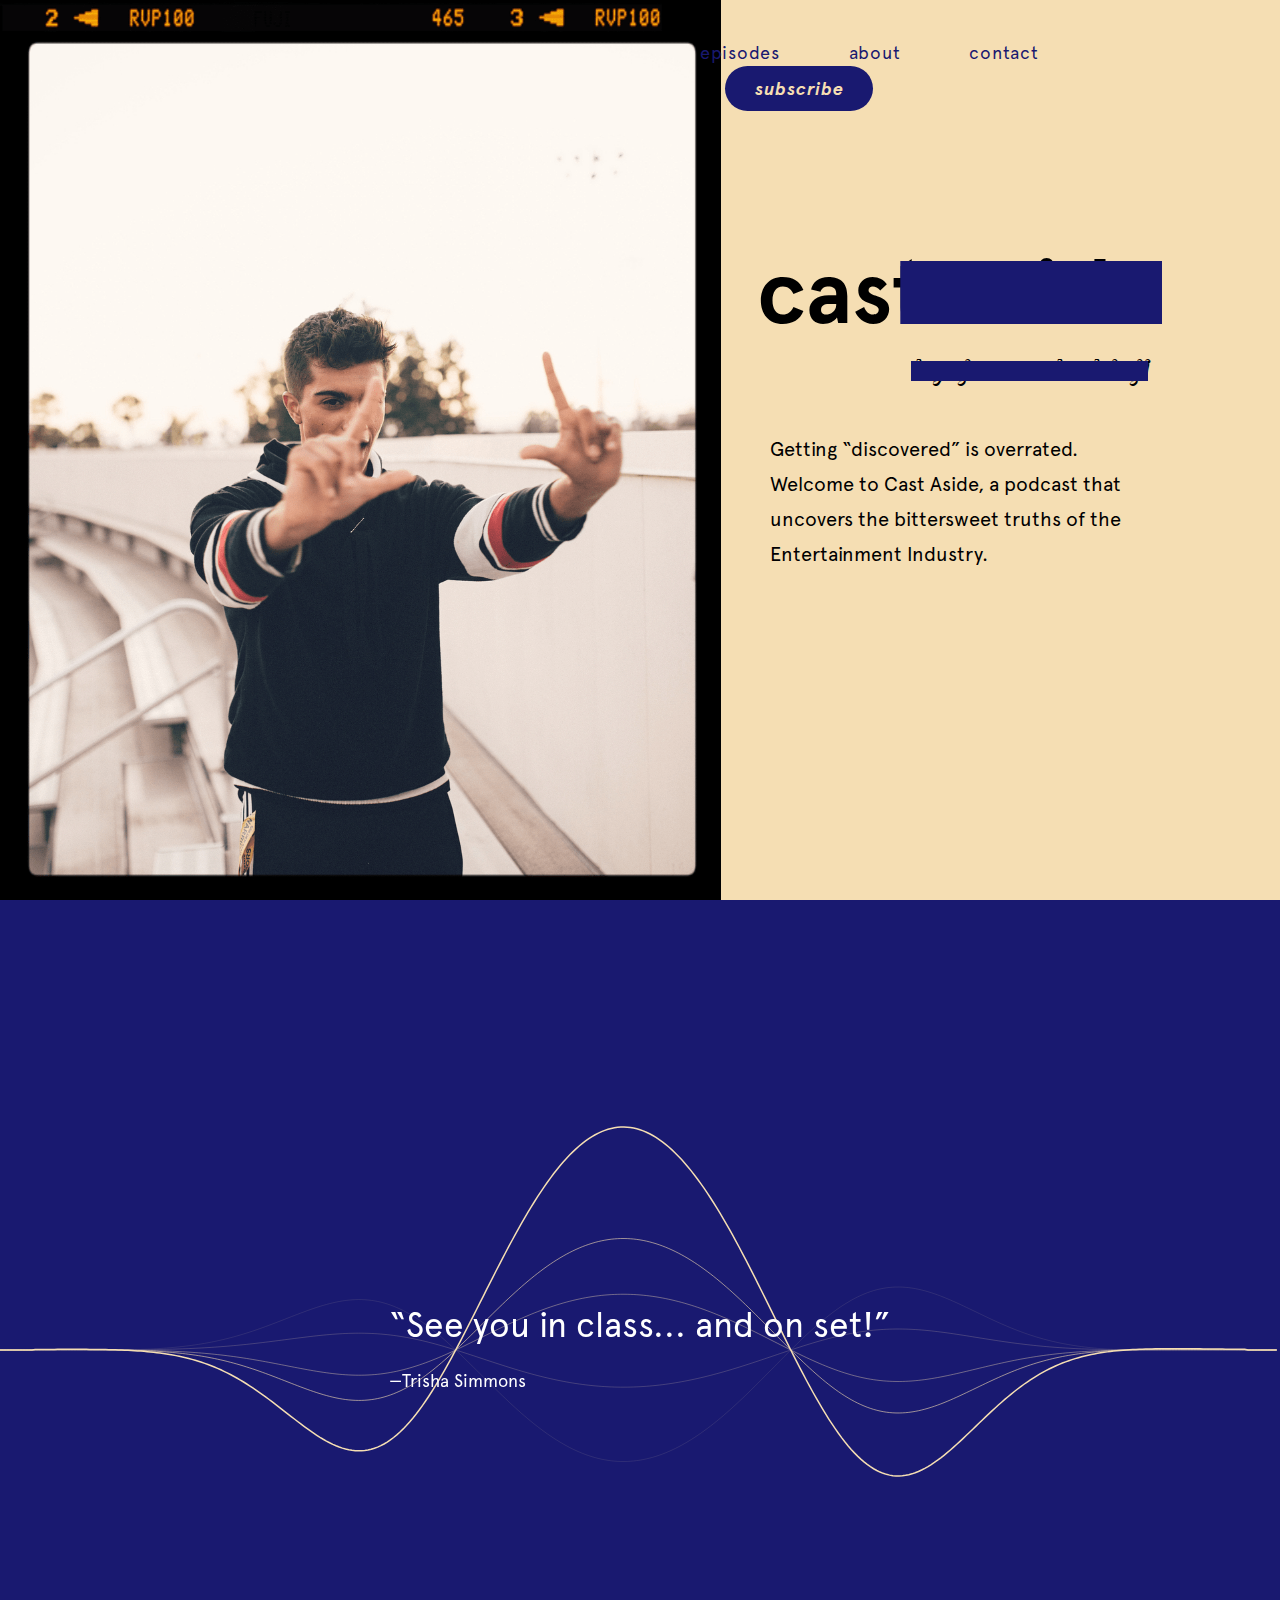
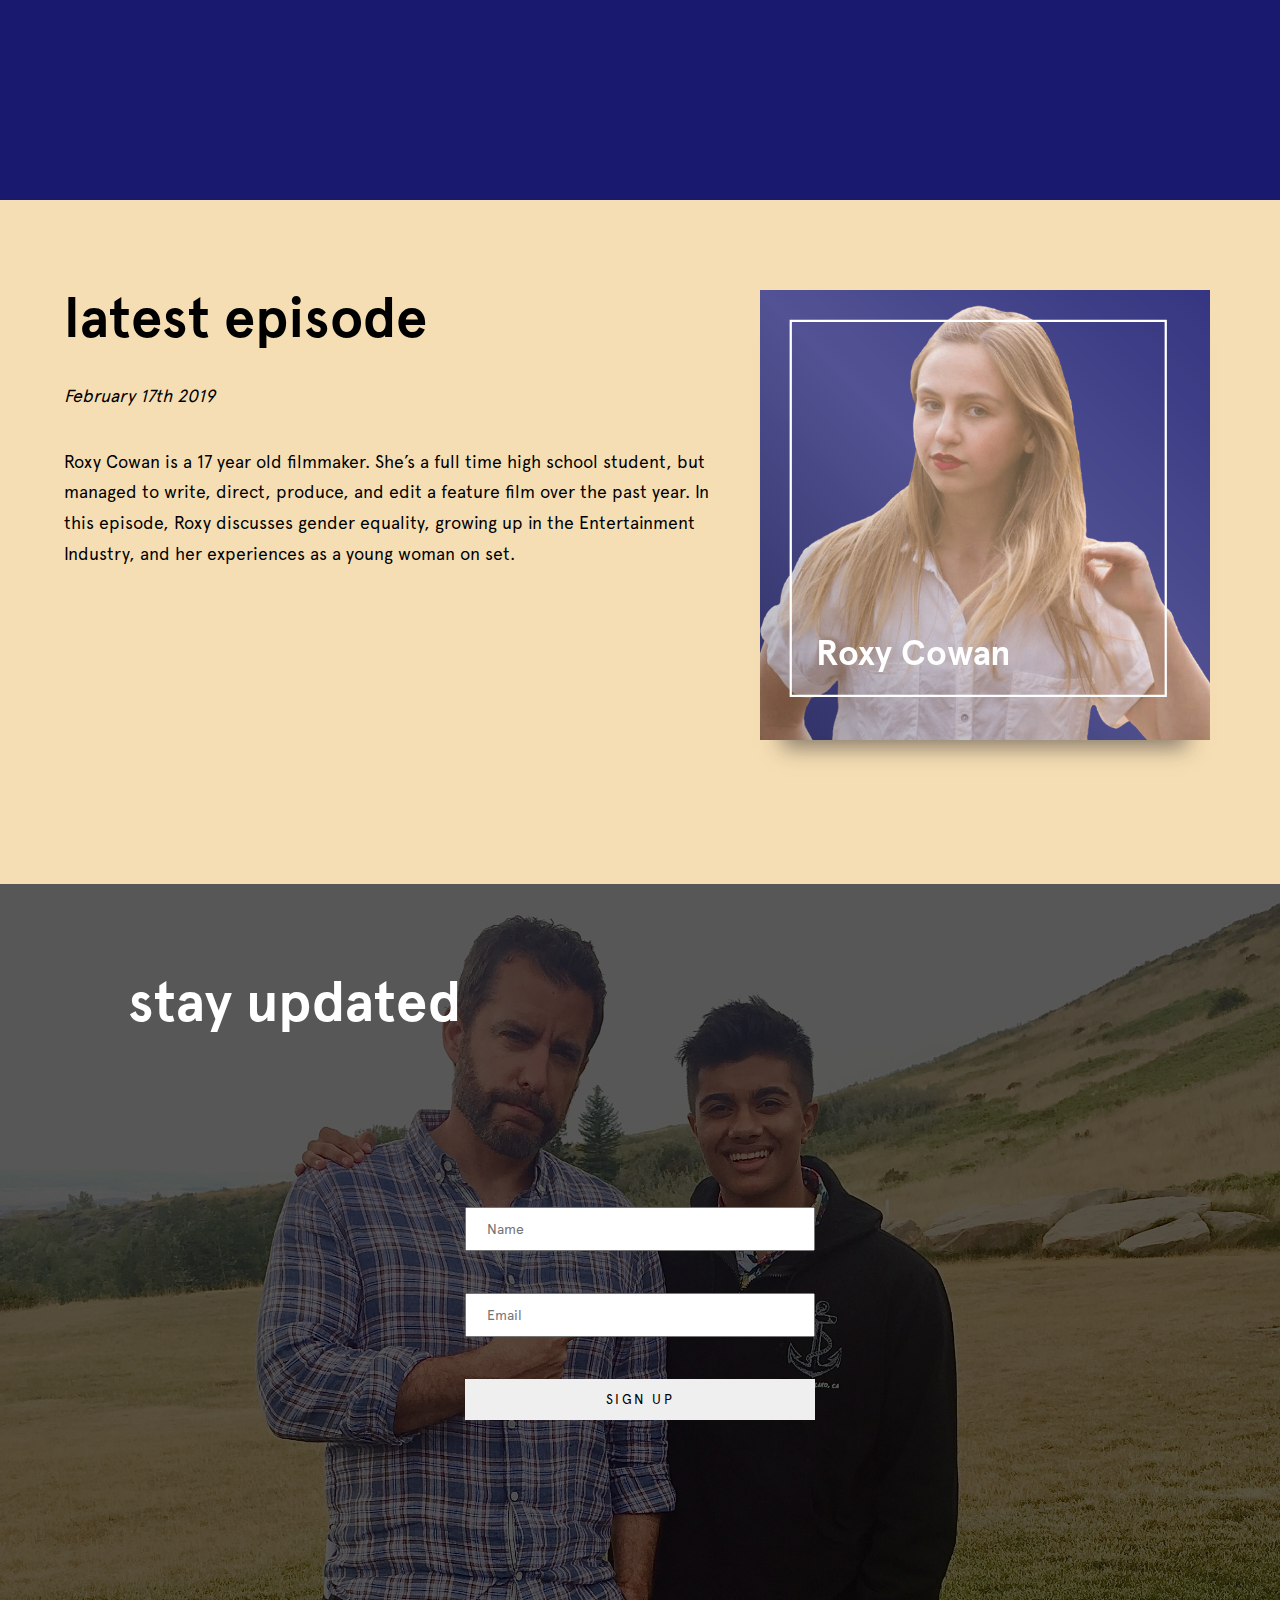
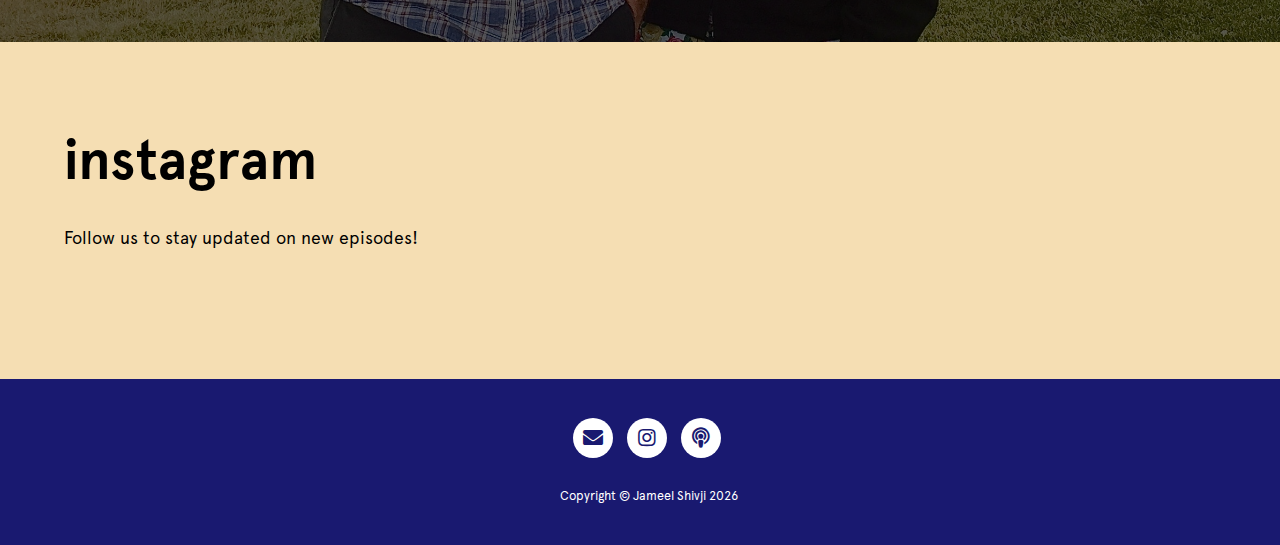
==== index.html @ 1d04c09e "styling bugs" ====
<!DOCTYPE html>
<html lang="en" class="no-js">

<head>
    <meta charset="UTF-8" />
    <meta name="viewport" content="width=device-width, initial-scale=1">
    <title>Cast Aside Podcast</title>
    <meta name="description" content="Cast Aside podcast by Jameel Shivji" />
    <meta name="keywords" content="jameel, shivji, acting, entertainment, diversity, podcast" />
    <meta name="author" content="Jameel Shivji" />
    <link rel="shortcut icon" href="favicon.ico">
    <link rel="stylesheet" href="https://maxcdn.bootstrapcdn.com/bootstrap/3.3.7/css/bootstrap.min.css">
    <link rel='stylesheet' href='https://use.fontawesome.com/releases/v5.3.1/css/all.css'>
    <link rel="stylesheet" type="text/css" href="css/styles.css" />
    <link rel="stylesheet" type="text/css" href="css/nav.css" />
    <link rel="stylesheet" type="text/css" href="css/base.css" />
    <link rel="stylesheet" type="text/css" href="css/normalize.css" />
    <link rel="stylesheet" type="text/css" href="css/block.css" />
    <link rel="stylesheet" type="text/css" href="css/component.css" />
    <link rel="alternate" type="application/rss+xml" title="Cast Aside RSS"
        href="https://rss.simplecast.com/podcasts/10339/rss" />
    <script>document.documentElement.className = "js"; var supportsCssVars = function () { var e, t = document.createElement("style"); return t.innerHTML = "root: { --tmp-var: bold; }", document.head.appendChild(t), e = !!(window.CSS && window.CSS.supports && window.CSS.supports("font-weight", "var(--tmp-var)")), t.parentNode.removeChild(t), e }; supportsCssVars() || alert("Please view this website in a modern browser that supports CSS Variables.");</script>
</head>

<body>
    <main>

        
        <div id="wrap">
            <div class="row home-row-1">
                <div class="col-md-6 col-sm-6 col-xs-6">
                    <div class="home-img-container">
                        <img class="right-img" src="assets/home.png">
                    </div>
                </div>
                <div class="col-md-6 col-sm-6 col-xs-6 overlay-txt">
                <nav class="nav-home1">
            <input type="checkbox" id="nav" class="hidden" />
            <label for="nav" class="nav-open"><i></i><i></i><i></i></label>
            <div class="nav-container">
                <ul class="mainmenu-btns">
                    <li class="nav-btn-g"><a href="episodes.html" href="#">episodes</a></li>
                    <li class="nav-btn-g"><a href="about.html">about</a></li>
                    <li class="nav-btn-g"><a href="contact.html">contact</a></li>
                    <li><a class="subscribe-btn" href="#">subscribe</a></li>
                </ul>
            </div>
        </nav>
                    <section class="content-intro">
                        <h2 class="content__title">
                            <div id="rev-1" class="content__title__inner">cast aside</div><br />
                            <div id="rev-2" class="content__title__inner content-small content__title__inner--offset-1">
                                by jameel shivji</div>
                        </h2>
                        <div class="home-blurb">
                            Getting “discovered” is overrated. Welcome to Cast Aside, a podcast that uncovers the
                            bittersweet truths of the Entertainment Industry.
                        </div>
                    </section>
                </div>
            </div>
            <div class="row">
                <div class="col-md-12">
                    <section id="wavebg" class="content-wave content--highlight-wave flexy-wave flexy--center-wave">
                        <p class="content__highlight-wave">“See you in class... and on set!”<br><span
                                class="tiny-wave">&mdash;Trisha Simmons</span></p>
                    </section>
                </div>
            </div>
            <div class="row home-section">
                <!-- <div class="col-md-7">
                <div class="home-title">
                    latest episode
                </div>
                <div class="home-body">
                    <i>January 21st 2019</i>
                </div>
                <div class="home-body">
                    Madison De La Garza is a screenwriter and actress who has been working in the industry
                    since age 7. She is best known for her role as "Juanita Solis" on Desperate Housewives.
                    Most recently, Madison wrote and starred in a short film called Subject 16.
                </div>
                <div class="home-body">
                    In this episode, Madison discusses her experiences entering the industry as a seven year
                    old, her views on social media, and her take on Netflix’s 13 Reasons Why.
                </div>
                <div class="home-body">
                    Follow Madison <a class="home-lk" target="_blank" href="https://www.instagram.com/maddelagarza/?hl=en"><b>@maddelagarza</b></a>
                </div>
            </div> -->
                <div class="col-md-7">
                    <div class="home-title">
                        latest episode
                    </div>
                    <div class="home-body">
                        <i>February 17th 2019</i>
                    </div>
                    <div class="home-body">
                        Roxy Cowan is a 17 year old filmmaker. She’s a full time high school student, but managed to
                        write, direct, produce, and edit a feature film over the past year. In this episode, Roxy
                        discusses gender equality, growing up in the Entertainment Industry, and
                        her experiences as a young woman on set.
                    </div>
                    <div class="podcast-embed-home">
                        <iframe frameborder='0' height='200px' scrolling='no' seamless
                            src='https://embed.simplecast.com/f7dd51e3?color=f5f5f5' width='100%'></iframe>
                    </div>
                </div>
                <div class="col-md-5 mobile-pad">
                    <a href="episodes/madison.html" class="tilter tilter-home">
                        <figure class="tilter__figure">
                            <img class="tilter__image" src="guests/roxy/roxy.png" alt="Week 1" />
                            <div class="tilter__deco tilter__deco--shine">
                                <div></div>
                            </div>
                            <figcaption class="tilter__caption">
                                <h3 class="tilter__title">Roxy Cowan</h3>
                                <p class="tilter__description date"></p>
                            </figcaption>
                            <svg class="tilter__deco tilter__deco--lines" viewBox="0 0 300 300">
                                <path d="M20.5,20.5h250v250h-250V20.5z" />
                            </svg>
                        </figure>
                    </a>
                </div>
            </div>
            <div class="row signup list-section">
                <div class="col-md-12">
                    <div class="home-title light-c">
                        stay updated
                    </div>
                    <form class="gform pure-form pure-form-stacked" method="POST" data-email="example@email.net"
                        action="https://script.google.com/macros/s/AKfycby2LhHLWTtXGMCQ13NVmBAEWLVIX6M-S5tQO6BH0j6dnFgA7jVP/exec">
                        <div class="content-input">
                            <div class="field">
                                <input class="list-input" type="text" id="name" name="name" placeholder="Name"
                                    aria-label="enter n..." aria-describedby="basic-addon">
                            </div>
                            <div class="field">
                                <input class="list-input" type="email" id="email" name="email" placeholder="Email"
                                    aria-label="enter email..." aria-describedby="basic-addon">
                            </div>
                            <div class="field">
                                <button id="submit-form" class="btn btn-secondary btn-home" type="submit">SIGN
                                    UP</button>
                            </div>
                            <div style="display:none" class="thankyou_message">
                                <div><em>Thanks</em>! Stay tuned for updates.
                                </div>
                            </div>
                        </div>
                    </form>
                </div>
            </div>
            <div class="row home-section">
                <div class="col-md-12">
                    <div class="home-title">
                        instagram
                    </div>
                    <div class="home-body">
                        Follow us to stay updated on new episodes!
                    </div>
                    <div id="instagram-feed1" class="instagram_feed"></div>
                </div>
            </div>
        </div>
        <footer>
            <div class="container">
                <div class="row text-center">
                    <div class="col-md-12 footer-row">
                        <ul class="list-inline social-buttons">
                            <li class="list-inline-item">
                                <a href="mailto:jamjamproductionz@gmail.com">
                                    <i class="fas fa-envelope"></i>
                                </a>
                            </li>
                            <li class="list-inline-item">
                                <a target="_blank" href="https://www.instagram.com/podcastaside/">
                                    <i class="fab fa-instagram"></i>
                                </a>
                            </li>
                            <li class="list-inline-item">
                                <a href="#">
                                    <i class="fas fa-podcast"></i>
                                </a>
                            </li>
                        </ul>
                    </div>
                    <div class="col-md-12 footer-row">
                        <span class="copyright quick-links">Copyright &copy; Jameel Shivji
                            <script>document.write(new Date().getFullYear())</script>
                        </span>
                    </div>
                </div>
            </div>
        </footer>
        <script src="https://code.jquery.com/jquery-2.2.4.min.js"></script>
        <script src="https://maxcdn.bootstrapcdn.com/bootstrap/3.3.7/js/bootstrap.min.js"></script>
        <script src="js/anime.min.js"></script>
        <script src="js/scrollMonitor.js"></script>
        <script src="js/main.js"></script>
        <script src="js/block.js"></script>
        <script src="js/imagesloaded.pkgd.min.js"></script>
        <script src="js/grid.js"></script>
        <script src="js/title.js"></script>
        <script src="js/tilt.js"></script>
        <script src="js/helper.js"></script>
        <script src="js/wave.js"></script>
        <script>
            var siriWave = new SiriWave({
                container: document.getElementById('wavebg'),
                speed: 0.01,
                color: '#F5DEB3',
                frequency: 3,
                amplitude: 0.5,
                autostart: true
            });
        </script>
        <script type="text/javascript" src="js/jquery.instagramFeed.min.js"></script>
        <script type="text/javascript">
            (function ($) {
                $(window).on('load', function () {
                    $.instagramFeed({
                        'username': 'jameelshivji',
                        'container': "#instagram-feed1",
                        'display_profile': false,
                        'display_biography': false,
                        'display_gallery': true,
                        'get_raw_json': false,
                        'callback': null,
                        'styling': true,
                        'items': 6,
                        'items_per_row': 3,
                        'margin': 2
                    });
                });
            })(jQuery);
        </script>
        <script data-cfasync="false" type="text/javascript" src="js/form-submission-handler.js"></script>
    </main>
</body>

</html>
---- css/styles.css ----
*, *:after, *:before {
  -webkit-box-sizing: border-box;
  box-sizing: border-box;
}
.clearfix:before, .clearfix:after {
  content: '';
  display: table;
}
.clearfix:after {
  clear: both;
}
.home-row-1 {
  z-index: -100;
 
}
body {
  --color-bg: #F5DEB3;
  --color-text-blue: #191970;
  --color-text: #000000;
  --color-white: #FFFFFF;
  --font-text: ApercuRegular;
  --font-bold: ApercuBold;
  --font-mono: ApercuMono;
  background-color: var(--color-bg);
}
.content-parallax {
  display: flex;
  flex-wrap: wrap;
  align-items: center;
  justify-content: center;
  position: relative;
}
.content-input {
  overflow: hidden;
  text-align: center;
  padding: 15vh 0 20vh 0;
}
.thankyou_message {
  color: white;
  font-size: 2em;
}
.field {
  margin: 3em 0;
}
.sign-img {
  bottom: 0 !important;
  height: 100%;
  position: absolute;
}
input {
  width: 350px;
}
.home-section {
  padding: 10vh 5vw;
}
.list-section {
  padding: 10vh 10vw 0 10vw;
}
.footer-row {
  margin: 1vh;
}
.guest-section {
  padding-bottom: 25px;
}
.instagram_feed {
  margin-left: 5%;
  margin-right: 5%;
  margin-top: 35px;
}
.podcast-embed {
  padding: 15px 0px;
}
.podcast-embed-home {
  text-align: center;
  padding: 20px 0px 0px 0px;
}
@font-face {
  font-family: ApercuRegular;
  src: url(../assets/fonts/apercu_regular_pro.otf);
  font-style: normal;
}
@font-face {
  font-family: ApercuRegularItalic;
  src: url(../assets/fonts/apercu_regular_italic_pro.otf);
  font-style: normal;
}
@font-face {
  font-family: ApercuMono;
  src: url(../assets/fonts/apercu_mono_pro.otf);
  font-style: normal;
}
@font-face {
  font-family: ApercuMedium;
  src: url(../assets/fonts/apercu_medium_pro.otf);
  font-style: normal;
}
@font-face {
  font-family: ApercuMediumItalic;
  src: url(../assets/fonts/apercu_medium_italic_pro.otf);
  font-style: normal;
}
@font-face {
  font-family: ApercuBold;
  src: url(../assets/fonts/apercu_bold_pro.otf);
  font-style: normal;
}
@font-face {
  font-family: ApercuBoldItalic;
  src: url(../assets/fonts/apercu_bold_italic_pro.otf);
  font-style: normal;
}
@font-face {
  font-family: Florsn42;
  src: url(../assets/fonts/Florsn42.ttf);
  font-style: normal;
}
@font-face {
  font-family: Florsn41;
  src: url(../assets/fonts/Florsn41.ttf);
  font-style: normal;
}
/* WAVE */
#wavebg canvas {
  position: absolute;
  top: 0;
  left: 0;
  width: 100%;
  height: 100%;
}
.flexy-wave {
  display: flex;
  flex-direction: column;
  align-items: center;
}
.flexy--center-wave {
  justify-content: center;
}
.tiny-wave {
  font-size: 50%;
}
/* Content */
.content-wave {
  position: relative;
  min-height: 100vh;
  padding: 15vh 0 0;
  -webkit-touch-callout: none;
  -webkit-user-select: none;
  -moz-user-select: none;
  -ms-user-select: none;
  user-select: none;
}
.content--highlight-wave {
  padding: 0;
  background: #191970;
}
.content__highlight-wave {
  font-size: 2.5em;
  font-weight: normal;
  position: relative;
  max-width: 70%;
  margin: 0;
  padding: 4vw;
  cursor: default;
  color: white;
}
#wavebg canvas {
  position: absolute;
  top: 0;
  left: 0;
  width: 100%;
  height: 100%;
}
@media screen and (max-width: 50em) {
  .instagram_gallery img {
      width: 40% !important;
 }
  .content__highlight-wave {
      font-size: 1.50em;
      max-width: 100%;
      padding: 2em 3vw;
 }
  .content--highlight-wave {
      min-height: 0;
      padding: 2em;
 }
}
@media screen and (max-width: 40em) {
  #wavebg canvas {
      opacity: 0.65;
 }
}
.nav-btn-g {
  padding-top: 10px;
}
.subscribe-btn {
  width: 100%;
  padding: 10px 30px 10px 30px;
  background-color: var(--color-text-blue);
  color: var(--color-bg);
  font-family: ApercuBoldItalic;
  border-radius: 30px;
}
.content-intro {
  position: relative;
  vertical-align: middle;
  margin-top:225px;
  
}
.subscribe-btn:hover {
  color: var(--color-bg);
}
.home-img-container {
  position: relative;
  height: 100vh;
  z-index: -500;
}
.right-img {
  position: absolute;
  left: 0;
  height: 100%;
  top: 0;
}
ul {
  margin-bottom: 0 !important;
}
.body-text {
  font-family: var(--font-text);
  color: var(--color-text);
  font-size: 1.75rem;
  line-height: 1.75;
}
.home-body {
  font-family: var(--font-text);
  color: var(--color-text);
  font-size: 1.75rem;
  line-height: 1.75;
  text-align: left;
  margin-top: 35px;
}
.home-blurb {
  margin: 5vh 9vw;
  font-family: var(--font-text);
  color: var(--color-text);
  font-size: 2rem;
  line-height: 1.75;
  text-align: left;
}
.home-lk {
  color: var(--color-text-blue);
}
.home-lk:hover {
  text-decoration: none;
  color: #4141E3;
}
.home-title {
  font-family: var(--font-bold);
  color: var(--color-text);
  text-align: left;
  font-size: 4em;
  line-height: 1;
}
.title-text {
  font-family: var(--font-bold);
  color: var(--color-text);
  font-size: 5rem;
  padding: 30px 0px;
  background-color: #f9ddad;
}
.small-title {
  font-family: var(--font-mono);
  color: var(--color-text);
  font-size: 1.5rem;
  padding-top: 10px;
  text-transform: uppercase;
  letter-spacing: 2.5px;
}
.light-c {
  color: var(--color-white) !important;
}
.regular-btn {
  width: 150px;
  padding: 10px 0px;
  font-size: 2rem;
  background-color: var(--color-white);
  font-family: var(--font-text);
  color: var(--color-text-blue);
  border-radius: 1px;
  border-style: solid;
  border-color: var(--color-text-blue);
}
.btn-home {
  font-family: var(--font-text);
  width: 350px;
  font-size: 1.35rem;
  letter-spacing: 2.5px;
  border-radius: 0px;
  padding: 10px 0;
}
input {
  height: 40px;
}
.list-input {
  padding: 20px;
}
.signup {
  background: linear-gradient(rgba(0, 0, 0, 0.65), rgba(0,0,0,.65)),
  url("../assets/signup.jpeg");
  background-size: cover;
}
.medium-title {
  font-family: var(--font-bold);
  color: var(--color-text);
  font-size: 3rem;
}
.body-large {
  font-family: var(--font-text);
  color: var(--color-text);
  font-size: 2.75rem;
}
.thick-line {
  color: var(--color-text-blue);
  height: 3px;
  width: 175px;
  background-color: var(--color-text-blue);
  vertical-align: middle;
  display: inline-block;
}
.inner-heading-text {
  font-family: var(--font-mono);
  font-size: 1.5rem;
  vertical-align: middle;
  display: inline-block;
  padding-left: 5px;
}
.content-row {
  margin: 10vh 10vw 5vh 10vw;
}
.content-row-eps {
  margin: 0 2vw;
}
.nav-logo {
  float: left;
  position: absolute;
  width: 50px;
  left: 100px;
}
.selected {
  font-weight: bold;
  text-decoration: underline;
}
footer {
  padding: 3rem 0 2rem 0;
  background-color: var(--color-text-blue);
  position: relative;
  bottom: 0;
  width: 100%;
}
.footer-column:not(:first-child) {
  padding-top: 2rem;
}
.footer-column {
  text-align: center;
}
.footer-column .nav-item .nav-link {
  padding: 0.1rem 0;
}
.footer-column .nav-item span.footer-title {
  font-size: 14px;
  font-weight: 700;
  color: var(--color-white);
  text-transform: uppercase;
}
.footer-column .nav-item .fas {
  margin-right: 0.5rem;
}
.footer-column ul {
  display: inline-block;
}
ul.social-buttons {
  margin-bottom: 0;
}
ul.social-buttons li a:focus, ul.social-buttons li a:hover {
  background-color: var(--color-white);
}
ul.social-buttons li a {
  font-size: 20px;
  line-height: 40px;
  display: block;
  width: 40px;
  height: 40px;
  -webkit-transition: all 0.3s;
  -moz-transition: all 0.3s;
  transition: all 0.3s;
  color: var(--color-text-blue);
  border-radius: 100%;
  outline: 0;
  background-color: var(--color-white);
}
ul.guest-social li a {
  font-size: 25px;
  line-height: 40px;
  margin-right: 15px;
  margin-top: 25px;
  display: block;
  -webkit-transition: all 0.3s;
  -moz-transition: all 0.3s;
  transition: all 0.3s;
  color: var(--color-text-blue);
  border-radius: 100%;
  outline: 0;
}
ul.guest-social li a:focus, ul.guest-social li a:hover {
  color: black;
}
footer .quick-links {
  font-size: 90%;
  line-height: 40px;
  margin-bottom: 0;
  text-transform: none;
}
.copyright {
  color: var(--color-white);
}
.fa-ellipsis-h {
  color: var(--color-white);
  padding: 2rem 0;
}
.footer-column:not(:first-child) {
  padding-top: 0rem;
}
.footer-column ul {
  text-align: left;
}

@media only screen and (max-width: 75em) and (min-width: 41em) {
  .right-img {
    opacity: 0.3;
    left: 0;
    position: relative;
    top: 50%;
    transform: translateY(-50%);
  }
  .sign-img {
    display: none;
    visibility: hidden;
  }
  .content-input {
    text-align: center;
  }
}
@media only screen and (max-width: 67em) and (min-width: 41em) {
  .right-img {
    height: 100%;
  }
}

@media only screen and (max-width: 40em)   {
  .content-rownav {
    margin: 10px 2vw 0 0 !important;
  }
  .content__text-link {
		pointer-events: none !important;
		cursor: default !important;
		text-decoration: none !important;
	}
  .sign-img {
    display: none;
    visibility: hidden;
  }
  .content-input {
    padding: 5vh 0;
    text-align: center;
  }
  .field {
    margin: 2em 0;
  }
  .overlay-txt {
    position: absolute;
  }
  .content-intro {
    height: 50vh;
  }
  .home-title {
      font-size: 2.5em;
      line-height: 1;
 }
  .home-blurb {
      width: 200px;
      font-size: 1.5rem;
      line-height: 1.65;
 }
 .right-img {
   opacity: 0.3;
    position: absolute;
    left: 0;
    height: 100%;
    top: 0;
}
.content-row {
  margin: 5vh 3vw 5vh 3vw;
}
.body-text {
  font-size: 1.5rem;
  line-height: 1.6;
}
  .title-text {
      font-size: 5rem;
      padding: 30px 0px;
      line-height: 1.2em;
 }
 .mobile-pad {
  padding-top: 50px;
 }
}
#wrap
{
  min-height: 100%;
}
footer
{
position: relative;
}
.content-rownav {
  margin: 10px 2vw 0 10vw;
}
.nav-home1
{
  margin: 10px 2.8vw 0 0;
}
---- css/nav.css ----
nav {
	position: absolute;
	right: 0;
	top: 0;
}

nav ul {
	padding-right: 50px;
}

nav ul li {
	display: inline-block;
	padding: 0px 20px;
}

nav ul li:not(:first-child) {
	margin-left: 25px;
}

nav ul li a {
	display: inline-block;
	outline: none;
	color: var(--color-text-blue);
	font-size: 18px;
	text-decoration: none;
	letter-spacing: 0.04em;
	font-family: var(--font-text);
}

a.selected {
    font-family: var(--font-bold);
    text-decoration: underline;
}

nav ul li a:hover {
    text-decoration: underline;
    color: var(--color-text-blue);
}
.logo{
	max-width: 120px;
}
@media screen and (max-width: 560px) {
	.logo{
		max-width: 80px;
	}
	.nav{
		padding:0px;
	}
	.nav-container {
		position: fixed;
		top: 0;
		left: 0;
		height: 100%;
		width: 100%;
		z-index: -1000000;
		background: var(--color-text-blue);
		opacity: 0;
		transition: all 0.2s ease;
	}
	.nav-container ul {
		position: absolute;
		top: 50%;
		transform: translateY(-50%);
		width: 100%;
	}
	.nav-container ul li {
		display: block;
		float: none;
		width: 100%;
		text-align: right;
		margin-bottom: 10px;
	}
	.nav-container ul li:nth-child(1) a {
		transition-delay: 0.2s;
	}
	.nav-container ul li:nth-child(2) a {
		transition-delay: 0.3s;
	}
	.nav-container ul li:nth-child(3) a {
		transition-delay: 0.4s;
	}
	.nav-container ul li:nth-child(4) a {
		transition-delay: 0.5s;
	}
	.nav-container ul li:not(:first-child) {
		margin-left: 0;
	}
	.nav-container ul li a {
		padding: 10px 25px;
		opacity: 0;
		color: var(--color-bg);
		font-size: 24px;
		font-weight: 600;
		transform: translateY(-20px);
		transition: all 0.2s ease;
    }
    nav ul li a:hover {
        text-decoration: underline;
        color: var(--color-bg);
    }
	.nav-open {
		position: fixed;
		right: 10px;
		top: 10px;
		display: block;
		width: 48px;
		height: 48px;
		cursor: pointer;
		z-index: 9999;
		border-radius: 50%;
	}
	.nav-open i {
		display: block;
		width: 20px;
		height: 2px;
		background: var(--color-text-blue);
		border-radius: 2px;
		margin-left: 14px;
	}
	.nav-open i:nth-child(1) {
		margin-top: 16px;
	}
	.nav-open i:nth-child(2) {
		margin-top: 4px;
		opacity: 1;
	}
	.nav-open i:nth-child(3) {
		margin-top: 4px;
	}
}

#nav:checked+.nav-open {
	transform: rotate(45deg);
}

#nav:checked+.nav-open i {
	background: var(--color-bg);
	transition: transform 0.2s ease;
}

#nav:checked+.nav-open i:nth-child(1) {
	transform: translateY(6px) rotate(180deg);
}

#nav:checked+.nav-open i:nth-child(2) {
	opacity: 0;
}

#nav:checked+.nav-open i:nth-child(3) {
	transform: translateY(-6px) rotate(90deg);
}

#nav:checked~.nav-container {
	z-index: 9990;
	opacity: 1;
}

#nav:checked~.nav-container ul li a {
	opacity: 1;
	transform: translateY(0);
}

.hidden {
	display: none;
}

.nav-home {
	margin: 10px 2vw 0 10vw;
}
---- css/base.css ----
article,aside,details,figcaption,figure,footer,header,hgroup,main,nav,section,summary{display:block;}audio,canvas,video{display:inline-block;}audio:not([controls]){display:none;height:0;}[hidden]{display:none;}html{font-family:sans-serif;-ms-text-size-adjust:100%;-webkit-text-size-adjust:100%;}body{margin:0;}a:focus{outline:thin dotted;}a:active,a:hover{outline:0;}h1{font-size:2em;margin:0.67em 0;}abbr[title]{border-bottom:1px dotted;}b,strong{font-weight:bold;}dfn{font-style:italic;}hr{-moz-box-sizing:content-box;box-sizing:content-box;height:0;}mark{background:#ff0;color:#000;}code,kbd,pre,samp{font-family:monospace,serif;font-size:1em;}pre{white-space:pre-wrap;}q{quotes:"\201C" "\201D" "\2018" "\2019";}small{font-size:80%;}sub,sup{font-size:75%;line-height:0;position:relative;vertical-align:baseline;}sup{top:-0.5em;}sub{bottom:-0.25em;}img{border:0;}svg:not(:root){overflow:hidden;}figure{margin:0;}fieldset{border:1px solid #c0c0c0;margin:0 2px;padding:0.35em 0.625em 0.75em;}legend{border:0;padding:0;}button,input,select,textarea{font-family:inherit;font-size:100%;margin:0;}button,input{line-height:normal;}button,select{text-transform:none;}button,html input[type="button"],input[type="reset"],input[type="submit"]{-webkit-appearance:button;cursor:pointer;}button[disabled],html input[disabled]{cursor:default;}input[type="checkbox"],input[type="radio"]{box-sizing:border-box;padding:0;}input[type="search"]{-webkit-appearance:textfield;-moz-box-sizing:content-box;-webkit-box-sizing:content-box;box-sizing:content-box;}input[type="search"]::-webkit-search-cancel-button,input[type="search"]::-webkit-search-decoration{-webkit-appearance:none;}button::-moz-focus-inner,input::-moz-focus-inner{border:0;padding:0;}textarea{overflow:auto;vertical-align:top;}table{border-collapse:collapse;border-spacing:0;}
*,
*::after,
*::before {
	box-sizing: border-box;
}

body {
	--color-bg: #F5DEB3;
	--color-blue: #191970;
	--color-black: #000000;
	--color-link-hover: #0b44fb;
	--color-blocklink: #515151;
	--color-blocklink-hover: #fff;
	--color-blocktitle: #fff;
	--color-blocktitle-hover: #ff4081;
	font-family: ApercuRegular;
	min-height: 100vh;
	color: #57585c;
	color: var(--color-text);
	background-color: #fff;
	background-color: var(--color-bg);
	-webkit-font-smoothing: antialiased;
	-moz-osx-font-smoothing: grayscale;
	--font-title: ApercuBold;
	--font-body: ApercuRegular;
}

/* Page Loader */
.js .loading::before {
	content: '';
	position: fixed;
	z-index: 100000;
	top: 0;
	left: 0;
	width: 100%;
	height: 100%;
	background: var(--color-bg);
}

.js .loading::after {
	content: '';
	position: fixed;
	z-index: 100000;
	top: 50%;
	left: 50%;
	width: 60px;
	height: 60px;
	margin: -30px 0 0 -30px;
	pointer-events: none;
	border-radius: 50%;
	opacity: 0.4;
	background: var(--color-link);
	animation: loaderAnim 0.7s linear infinite alternate forwards;
}

@keyframes loaderAnim {
	to {
		opacity: 1;
		transform: scale3d(0.5,0.5,1);
	}
}


a {
	text-decoration: none;
	color: var(--color-link);
	outline: none;
}

a:hover,
a:focus {
	color: var(--color-link-hover);
}

button:focus,
a:focus {
	outline: none;
}

.message {
	background: #e47073;
	color: #fff;
	padding: 1rem;
}

.frame {
	padding: 3rem 5vw;
	text-align: center;
}

.frame__title {
	font-size: 1rem;
	margin: 0 0 1rem;
	font-weight: normal;
}

.frame__links {
	display: inline;
}

.frame__links a {
	text-transform: lowercase;
}

.frame__links a:not(:last-child) {
	margin-right: 1rem;
}

.github {
	text-transform: lowercase;
	margin-left: 1rem;
}

.block {
	text-transform: lowercase;
	padding: 0 4rem 20vh;
	display: flex;
	flex-direction: column;
	align-items: center;
}

.block__title {
	position: relative;
	font-size: 1rem;
	margin: 0 0 1.5rem 0;
	padding: 0.5rem 0;
	cursor: pointer;
	font-weight: bold;
	color: var(--color-blocktitle);
}

.block__title:hover {
	color: var(--color-blocktitle-hover);
}

.block__link {
	position: relative;
	cursor: pointer;
	padding: 0.5rem 0;
	color: var(--color-blocklink);
}

.block__link:hover {
	color: var(--color-blocklink-hover);
}

.block__title span,
.block__link span,
.content__text-link span {
	display: inline-block;
	white-space: pre;
}

.content__text {
	padding: 0 5vw 25vh;
	line-height: 2;
	color: var(--color-blue);
}

.content__text-link {
	position: relative;
	font-weight: bold;
	cursor: pointer;
}

.content__text-link:first-of-type {
	color: rgb(56, 93, 255);
}

.content__text-link:nth-of-type(2) {
	color: #31AAE6;
}

.content__text-link:nth-of-type(3) {
	color: #5338FF;
}

.content__text-link:nth-of-type(4) {
	color: #3896FF;
}
.block[data-fx="1"] a::after,
a.content__text-link[data-fx="1"]::after {
	content: '';
	z-index: -1;
	width: 100%;
	bottom: 0.25rem;
	left: 0;
	position: absolute;
	height: 2px;
	background: currentColor;
	transform: scale3d(0,1,1);
	transform-origin: 0% 50%;
	transition: transform 0.2s cubic-bezier(0.390, 0.575, 0.565, 1.000);
}

a.content__text-link[data-fx="1"]::after {
	bottom: 0;
}

.block[data-fx="1"] a:hover::after,
a.content__text-link[data-fx="1"]:hover::after {
	transform: scale3d(1,1,1)
}

.block[data-fx="5"] a::after,
a.content__text-link[data-fx="5"]::after {
	content: '';
	z-index: -1;
	width: 100%;
	bottom: 0.25rem;
	left: 0;
	position: absolute;
	height: 2px;
	background: currentColor;
	transform: scale3d(0,1,1);
	transform-origin: 100% 50%;
	transition: transform 0.7s cubic-bezier(0.860, 0.000, 0.070, 1.000);
}

a.content__text-link[data-fx="5"]::after {
	bottom: 0;
}

.block[data-fx="5"] a:hover::after,
a.content__text-link[data-fx="5"]:hover::after {
	transform: scale3d(1,1,1)
}

.block[data-fx="10"] a::after,
a.content__text-link[data-fx="10"]::after {
	content: '';
	z-index: -1;
	width: 100%;
	bottom: 0.25rem;
	left: 0;
	position: absolute;
	height: 2px;
	background: currentColor;
	transform: scale3d(0,1,1);
	transform-origin: 0% 50%;
}

a.content__text-link[data-fx="10"]::after {
	bottom: 0;
}

.block[data-fx="10"] a:hover::after,
a.content__text-link[data-fx="10"]:hover::after {
	animation: loop 0.5s infinite;
}

@keyframes loop {
	0% { transform-origin: 0% 50%; transform: scale3d(0,1,1); }
	50% { transform-origin: 0% 50%; transform: scale3d(1,1,1); }
	51% { transform-origin: 100% 50%; }
	100% { transform-origin: 100% 50%; transform: scale3d(0,1,1); }
}

.hover-reveal {
	position: fixed;
	width: 200px;
	height: 150px;
	top: 0;
	left: 0;
	pointer-events: none;
	opacity: 0;
}

.hover-reveal__inner,
.hover-reveal__img {
	width: 100%;
	height: 100%;
	position: relative;
}

.hover-reveal__deco {
	width: 100%;
	height: 100%;
	position: absolute;
	top: 0;
	left: 0;
	background-color: #181314;
}

.hover-reveal__img {
	background-size: cover;
	background-position: 50% 50%;
}

@media screen and (min-width: 53em) {
	.message {
		display: none;
	}
	.frame {
		position: fixed;
		text-align: left;
		z-index: 10000;
		top: 0;
		left: 0;
		align-content: space-between;
		width: 100%;
		max-width: none;
		height: 100vh;
		padding: 1.5rem 2rem;
		pointer-events: none;
		grid-template-columns: 50% 50%;
		grid-template-rows: auto auto auto;
		grid-template-areas: 'title links'
							'... ...'
							'... github';
	}
	.frame__title {
		grid-area: title;
		padding: 0;
	}
	.frame__links {
		grid-area: links;
		padding: 0;
		justify-self: end;
	}
	.github {
		grid-area: github;
		justify-self: end;
		margin: 0;
	}
	.frame a {
		pointer-events: auto;
	}
	.block {
		align-items: flex-start;
	}
	.content {
		padding-top: 20vh;
		text-align: left;
	}
}
---- css/block.css ----
*,
*::after,
*::before {
	box-sizing: border-box;
}

html, body {
	width: 100%;
	overflow-x: hidden;
}

body {
	-webkit-font-smoothing: antialiased;
	-moz-osx-font-smoothing: grayscale;
}

@keyframes loaderAnim {
	to {
		transform: translate3d(0,-100px,0);
	}
}

.block-revealer__element {
	position: absolute;
	top: 0;
	left: 0;
	width: 100%;
	height: 100%;
	background: #000;
	pointer-events: none;
	opacity: 0;
}

/* Demo links */
.demos {
	flex: none;
	width: 100%;
	padding: 0.75em 0 0 0;
}

.demo {
	font-weight: bold;
	margin: 0 1em 0.5em 0;
	pointer-events: visible;
}

.demo--current {
	text-decoration: underline;
}

/* Content */
.content {
	position: relative;
	min-height: 300px;
	overflow-x: hidden;
}

.content--full {
	/* margin-bottom: 50px; */
}

.content.intro {
	/* padding-top: 20vh; */
	/* height: 100%; */
	/* min-height: 87vh; */
}

.flexy {
	/* display: flex; */
	/* flex-wrap: wrap; */
	/* flex-direction: column; */
	/* align-items: center; */
}

.flexy--center {
    justify-content: center;
}

.flexy--row {
	flex-direction: row;
}

.content__heading {
	flex: none;
	width: 100%;
	padding: 0 5vw;
}

.content__heading--center {
	text-align: center;
}

.content__title {
	font-size: 7vw;
	padding: 4vh 8vw 0 8vw;
	font-family: ApercuBold;
	line-height: 0.7;
}

.content-small {
	font-size: 2.2vw !important;
	font-family: Florsn42;
}

.content__title--half {
	width: 50vw;
	z-index: 2;
}

.content__title--enclosed {
	padding: 0;
	margin: 0;
}

.content__title--center {
	/* margin: 0 auto; */
}

.content__title--right {
	text-align: right;
	padding: 0 0 0 2em;
}

.content__title--left {
	margin-left: -18vw;
}

.content__title--medium  {
	font-size: 6vw;
}

.content__title--small  {
	font-size: 2vw;
}

.content__title__inner {
	flex: none;
	display: inline-block;
	white-space: nowrap;
	position: relative;
}

.content__title__inner--offset-1 {
	top: -0.25em;
	left: 12vw;
}

.content__title__inner--offset-2 {
	top: -0.25em;
	left: 1.75vw;
}

.content__title__inner--offset-3 {
	left: -10vw;
	top: -0.25em;
}

.content__image-wrap {
	flex: none;
	width: 25vw;
}

.content__image-wrap--half {
	width: 50vw;
}

.content__image {
	width: 100%;
	display: block;
}

.triggers {
	border: 2px solid;
	padding: 3em;
	margin: 0 5vw;
	width: 40vw;
}

/* Related demos */
.content--related {
	padding: 8em 5vw;
	font-weight: bold;
	text-align: center;
}

.content--related h2 {
	font-family: 'Inconsolata', monospace;
	font-size: 1.25em;
}

.content--related .demos {
	padding-bottom: 3em;
}

.media-item {
	display: inline-block;
	padding: 1em;
	vertical-align: top;
	transition: color 0.3s;
}

.media-item__img {
	max-width: 100%;
	opacity: 0.8;
	transition: opacity 0.3s;
}

.media-item:hover .media-item__img,
.media-item:focus .media-item__img {
	opacity: 1;
}

.media-item__title {
	font-size: 1em;
	margin: 0;
	padding: 0.5em;
}

/* Demo specific styles */

.js .btn--tool {
	opacity: 0;
	pointer-events: none;
	transform: translate3d(200%,0,0);
	transition: opacity 0.6s 0.28s, transform 0.6s 0.28s;
	transition-timing-function: ease, cubic-bezier(0.785, 0.135, 0.15, 0.86);
}

.js .btn--tool:nth-child(2) {
	transition-delay: 0.32s;
}

.js .btn--tool:nth-child(3) {
	transition-delay: 0.34s;
}

.media__toolbar--show .btn--tool{
	opacity: 1;
	pointer-events: visible;
	transform: translate3d(0,0,0);
}

/* Demo themes */

@media screen and (max-width: 56.250em) {
	.btn--tool {
		font-size: 3vw;
	}
	.media__toolbar {
		padding: 3.5vw;
	}
}

@media screen and (max-width: 50em) {
	.content.intro {
		padding-top: 9vh !important;
	}
	.demo {
		font-size: 1em;
		margin: 0.5em 1em 0.25em 0;
	}
	.content--full {
		min-height: 200px;
		/* margin-bottom: 25px; */
	}
	.content__title {
		font-size: 4.1em;
		line-height: 0.7;
	}
	.content-small {
		font-size: 0.5em !important;
	}
	.content__title__inner--offset-1 {
		top: 0.3em;
    	left: 0vw;
	}
	.content__title--medium  {
		font-size: 1.75em;
	}
	.content__title--small {
		font-size: 1.15em;
	}
	.content__title--half {
		width: 100%;
	}
	.content__title--right {
		padding: 0 5vw;
	}
	.content__title--left {
		margin-left: 0;
	}
	.flexy--row {
	    flex-direction: column;
	}
	.triggers {
		width: 100%;
		border: 0;
		padding: 0;
		font-size: 0.85em;
	}
	.box {
		padding: 5vw;
		font-size: 0.85em;
	}
	.box--border {
		border: none;
	}
	.dual__content {
		min-height: 200px;
		font-size: 0.85em;
		padding: 1em;
	}
	.dual {
		margin-top: 0;
	}
}
---- css/component.css ----
.tilter {
    display: block;
    position: relative;
    width: 400px;
    height: 400px;
    margin: 3.5em 4.5em;
    color: #fff;
    flex: none;
    perspective: 1000px;
}

.tilter-home {
    margin: 0 auto !important;
    width: 450px !important;
    height: 450px !important;
}

.tilter * {
    pointer-events: none;
}

.tilter:hover,
.tilter:focus {
    color: #fff;
    outline: none;
}

.tilter__figure,
.tilter__image {
    margin: 0;
    width: 100%;
    height: 100%;
    display: block;
}

.tilter__figure>* {
    transform: translateZ(0);
}

.smooth .tilter__figure,
.smooth .tilter__deco--overlay,
.smooth .tilter__deco--lines,
.smooth .tilter__deco--shine div,
.smooth .tilter__caption {
    transition: transform 0.2s ease-out;
}

.tilter__figure {
    position: relative;
}

.tilter__figure::before {
    content: '';
    position: absolute;
    width: 90%;
    height: 90%;
    top: 5%;
    left: 5%;
    box-shadow: 0 30px 20px rgba(35, 32, 39, .5);
}

.tilter__deco {
    position: absolute;
    top: 0;
    left: 0;
    width: 100%;
    height: 100%;
    overflow: hidden;
}

.tilter__deco--overlay {
    background-image: linear-gradient(45deg, rgba(226, 60, 99, .4), rgba(145, 58, 252, .4), rgba(16, 11, 192, .4))
}

.tilter__deco--shine div {
    position: absolute;
    width: 200%;
    height: 200%;
    top: -50%;
    left: -50%;
    background-image: linear-gradient(45deg, rgba(0, 0, 0, .5) 0%, rgba(255, 255, 255, .25) 50%, transparent 100%);
}

.tilter__deco--lines {
    fill: none;
    stroke: #fff;
    stroke-width: 1.5px;
}

.tilter__caption {
    position: absolute;
    bottom: 0;
    width: 100%;
    padding: 4em;
}

.tilter__title {
    margin: 0;
    font-size: 2.5em;
    font-family: ApercuBold;
    line-height: 1;
}

.tilter__description {
    margin: 1em 0 0 0;
    font-size: .95em;
    letter-spacing: .09em;
}

.tilter--1 .tilter__figure::before {
    box-shadow: 0 30px 20px rgba(0, 0, 0, .25);
}

@media only screen and (max-width: 40em) {
    .tilter {
        width: 300px;
        height: 300px;
    }
 }
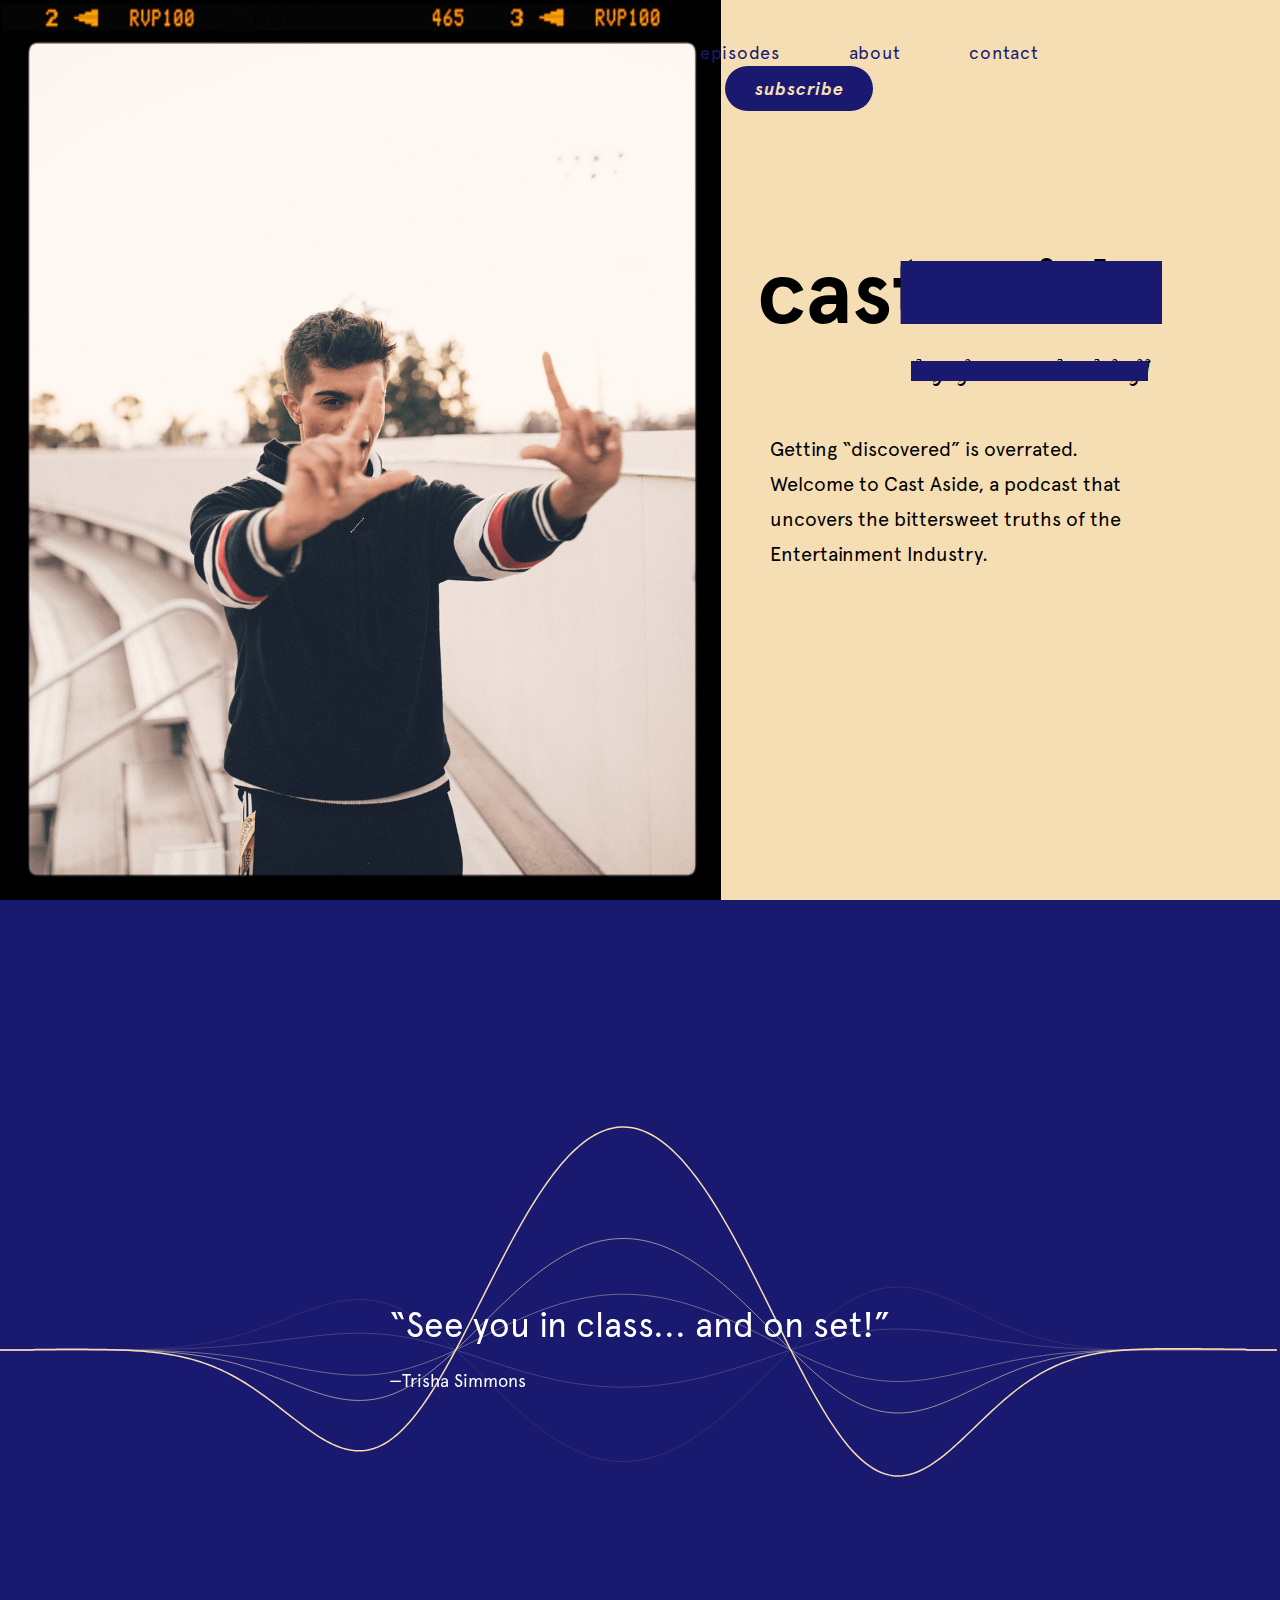
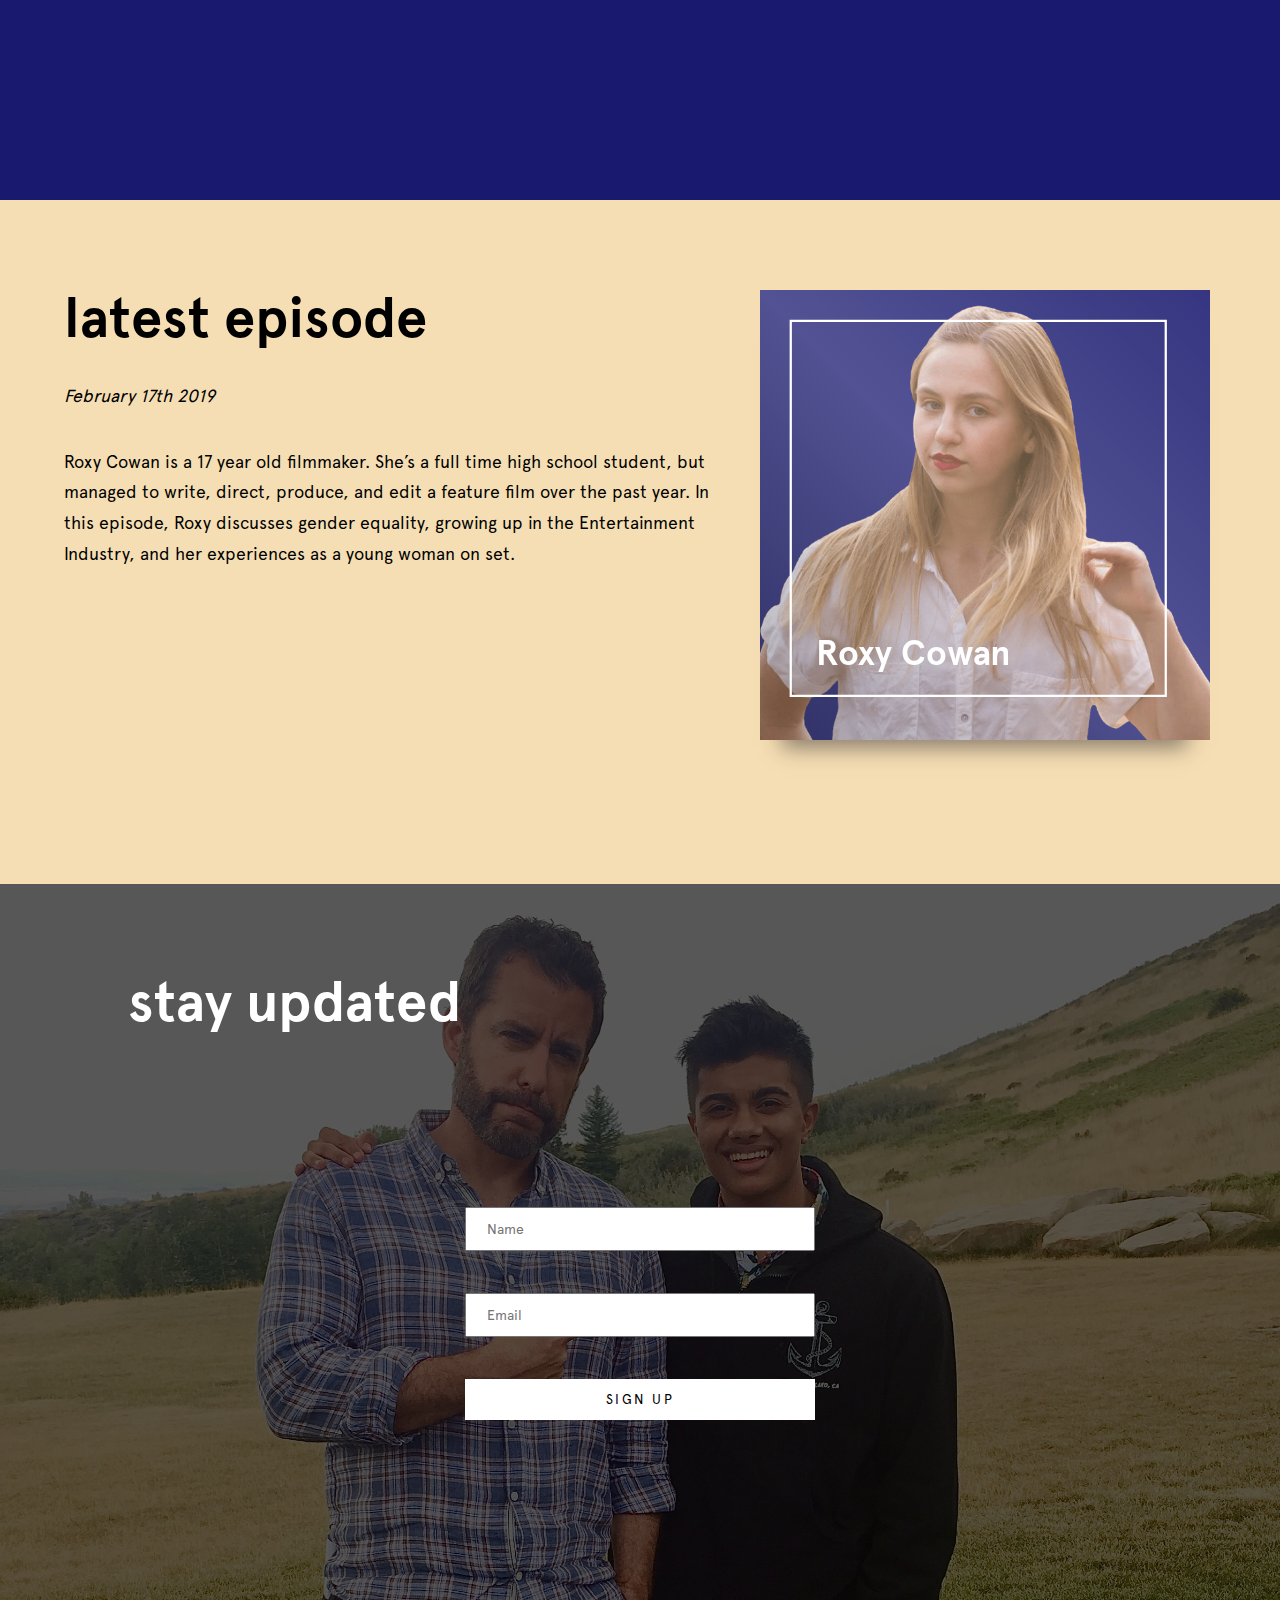
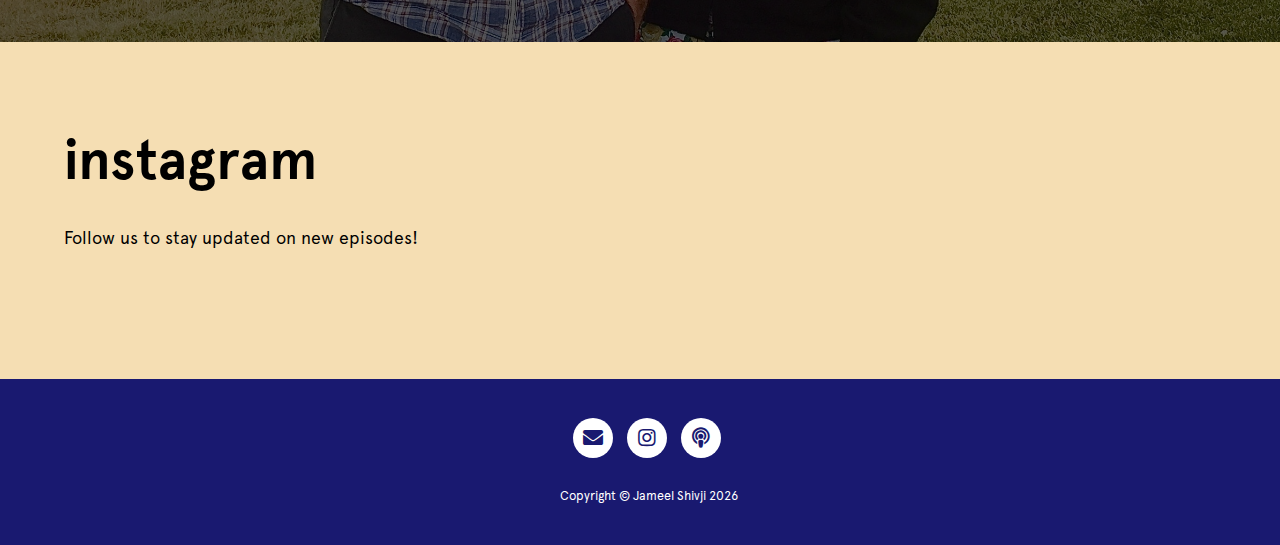
==== commit 54a25f2f: "bugs" ====
--- a/index.html
+++ b/index.html
@@ -43,6 +43,7 @@
                     <li class="nav-btn-g"><a href="about.html">about</a></li>
                     <li class="nav-btn-g"><a href="contact.html">contact</a></li>
                     <li><a class="subscribe-btn" href="#">subscribe</a></li>
+					<li><a class="subscribe-btn2" href="#">subscribe</a></li>
                 </ul>
             </div>
         </nav>
@@ -221,7 +222,7 @@
             (function ($) {
                 $(window).on('load', function () {
                     $.instagramFeed({
-                        'username': 'jameelshivji',
+                        'username': 'podcastaside',
                         'container': "#instagram-feed1",
                         'display_profile': false,
                         'display_biography': false,
@@ -229,7 +230,7 @@
                         'get_raw_json': false,
                         'callback': null,
                         'styling': true,
-                        'items': 6,
+                        'items': 3,
                         'items_per_row': 3,
                         'margin': 2
                     });
--- a/css/styles.css
+++ b/css/styles.css
@@ -264,7 +264,7 @@
   color: var(--color-text);
   font-size: 5rem;
   padding: 30px 0px;
-  background-color: #f9ddad;
+  /*background-color: #f9ddad;*/
 }
 .small-title {
   font-family: var(--font-mono);
@@ -289,6 +289,7 @@
   border-color: var(--color-text-blue);
 }
 .btn-home {
+  background-color: white;
   font-family: var(--font-text);
   width: 350px;
   font-size: 1.35rem;
@@ -526,4 +527,7 @@
 .nav-home1
 {
   margin: 10px 2.8vw 0 0;
-}+}
+.subscribe-btn2{
+		display:none;
+	}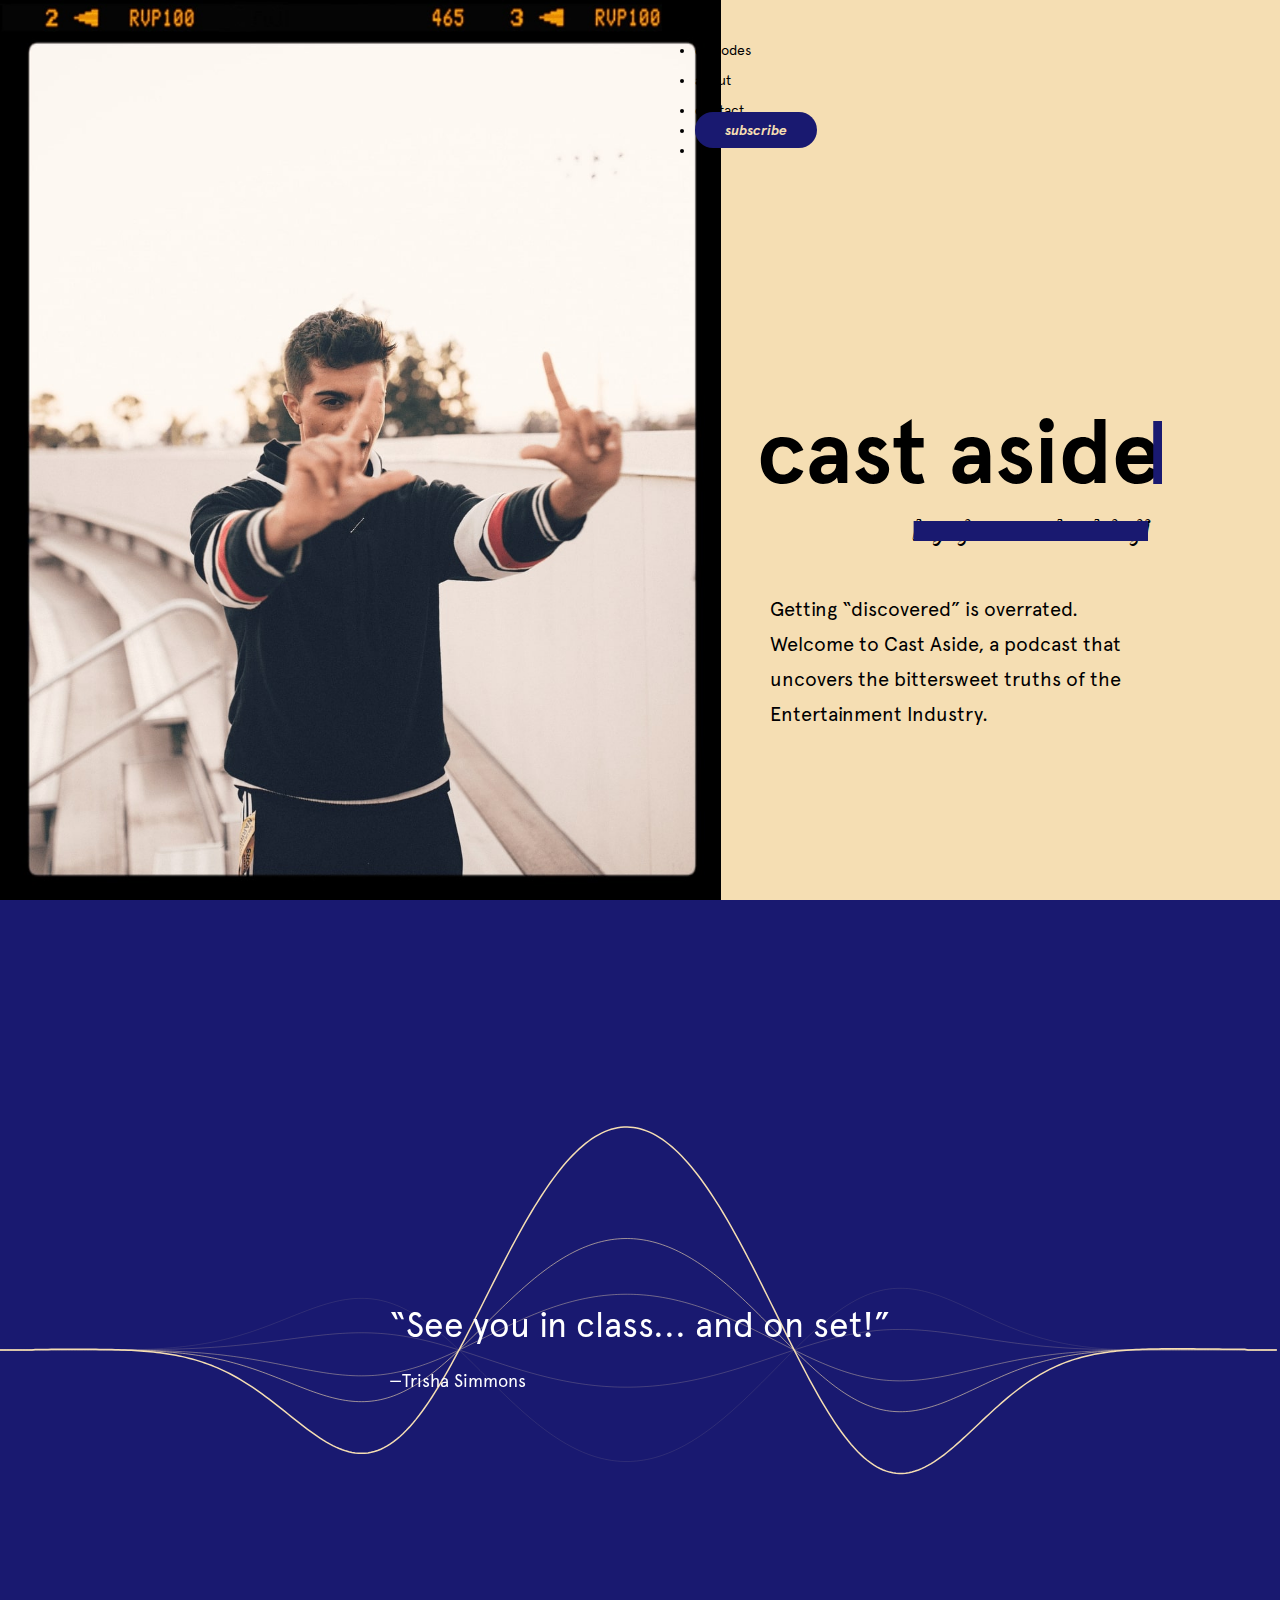
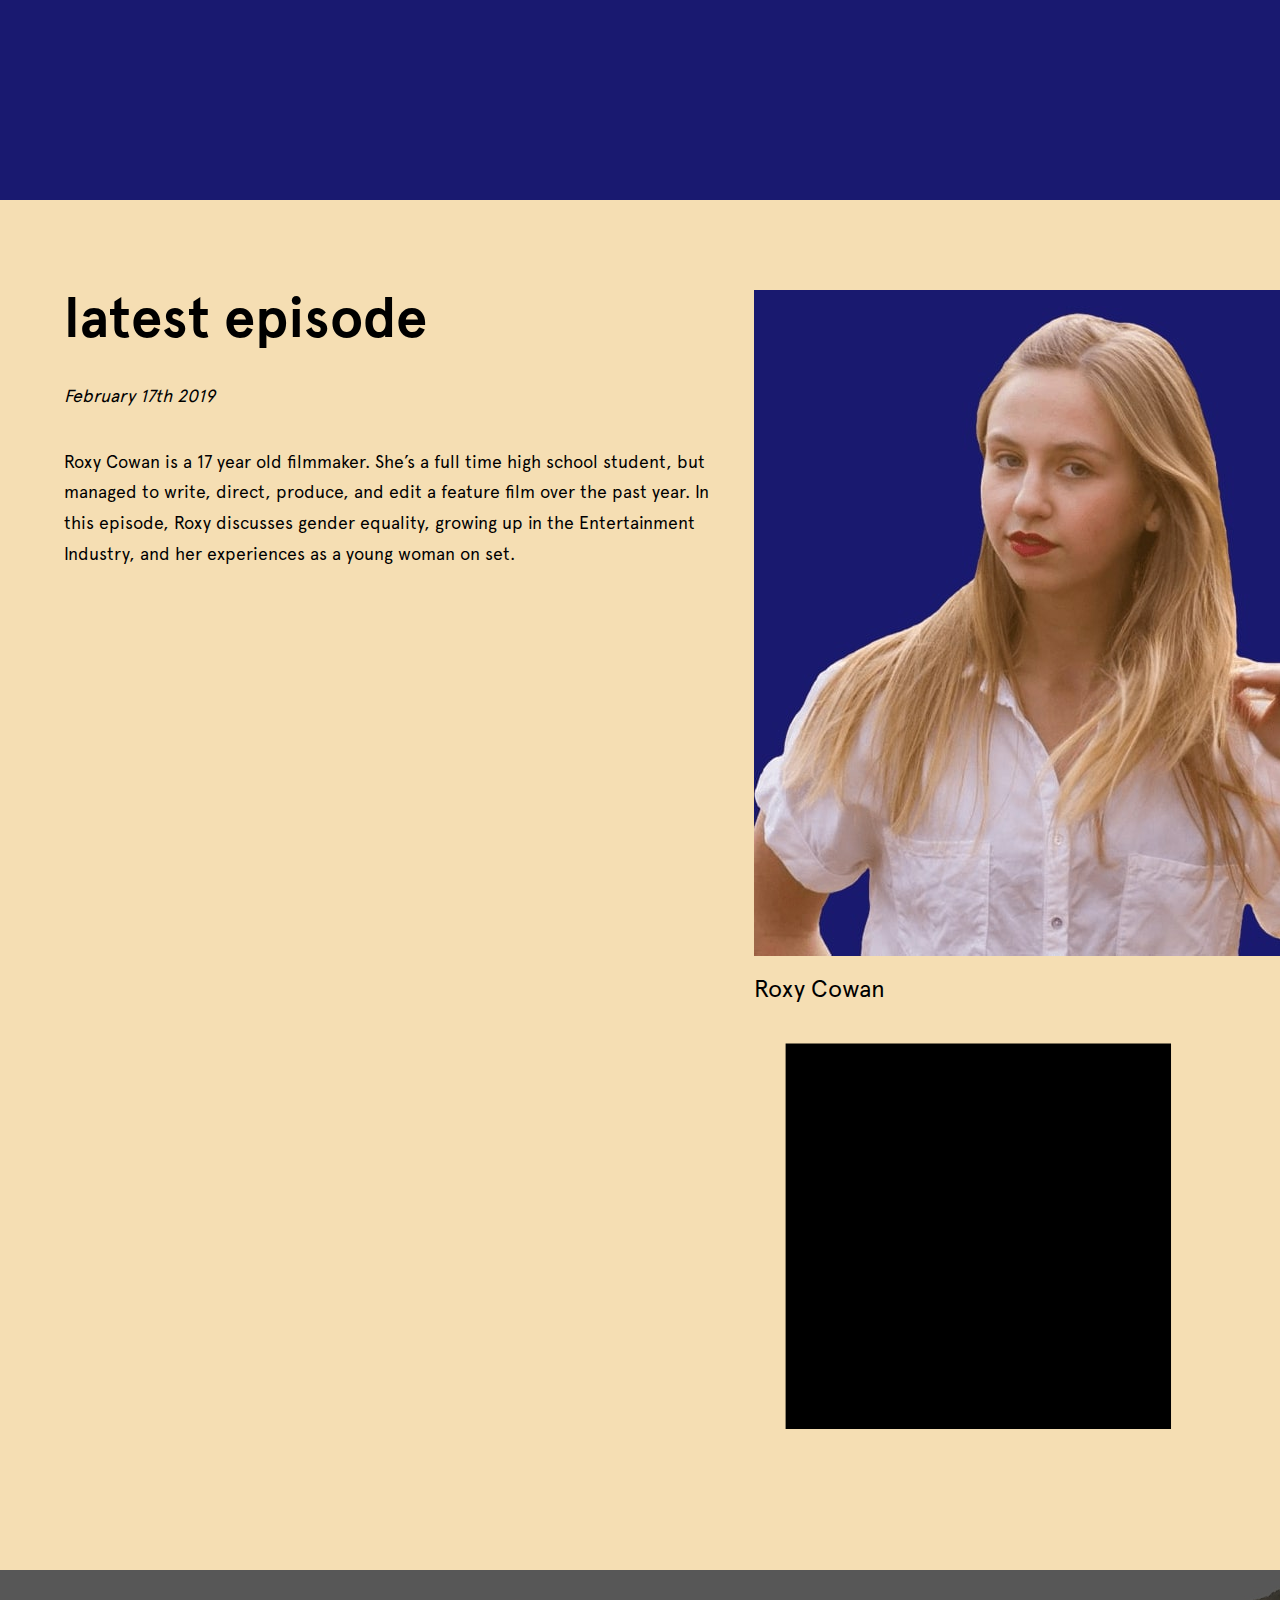
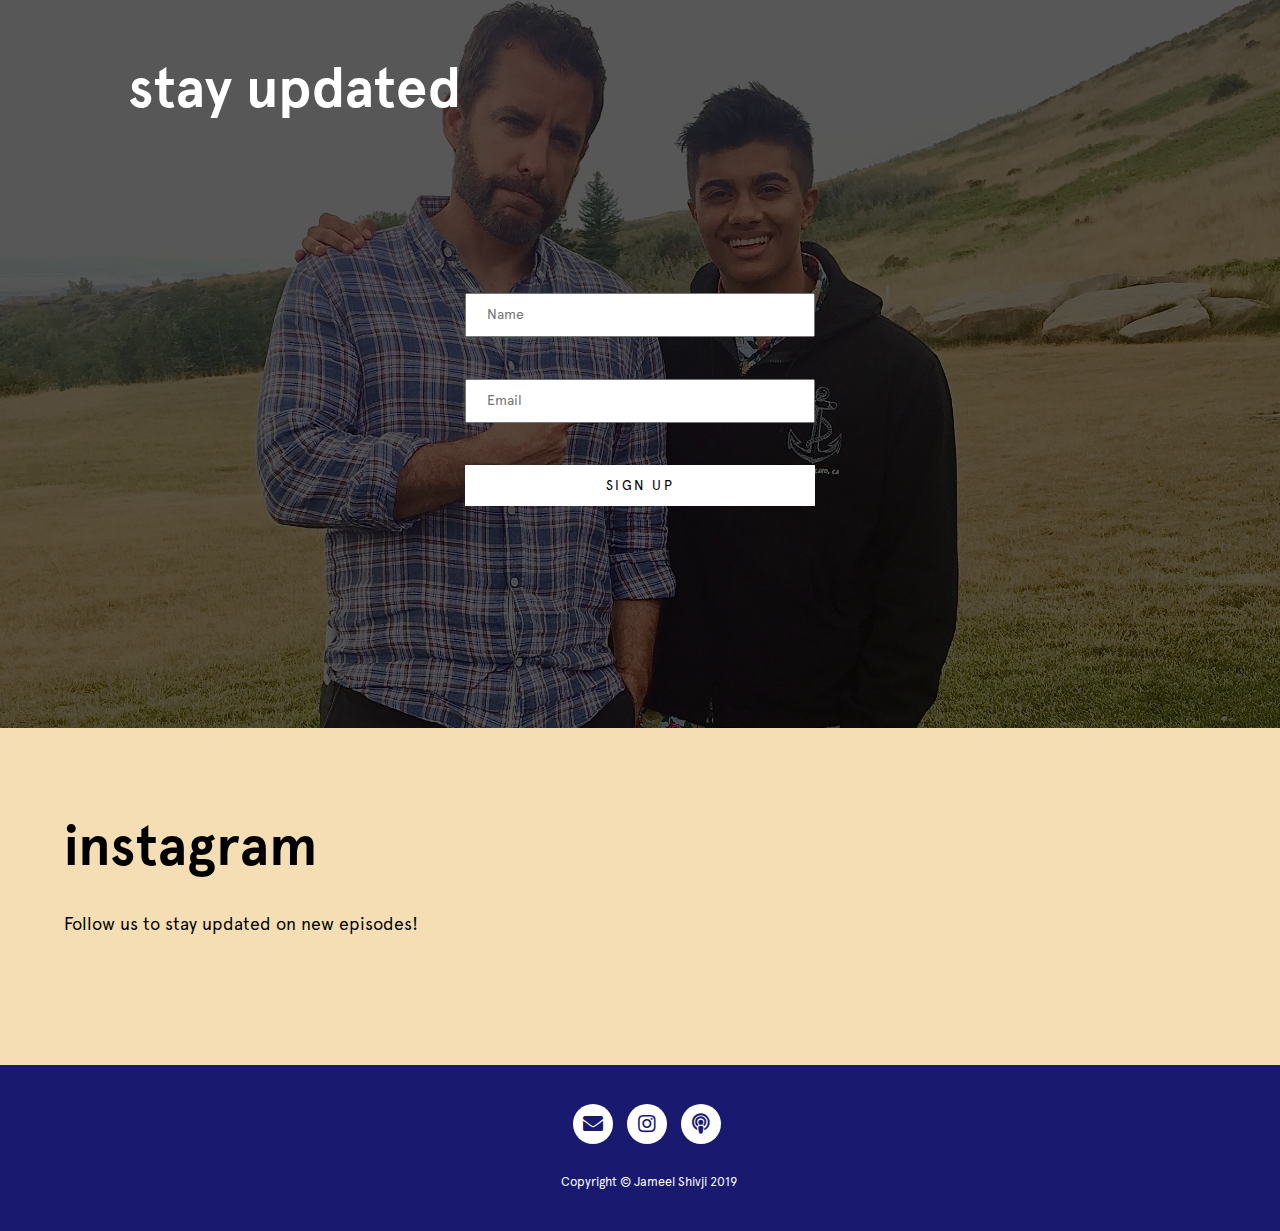
==== commit abdc9929: "compressing assets" ====
--- a/index.html
+++ b/index.html
@@ -5,18 +5,17 @@
     <meta charset="UTF-8" />
     <meta name="viewport" content="width=device-width, initial-scale=1">
     <title>Cast Aside Podcast</title>
-    <meta name="description" content="Cast Aside podcast by Jameel Shivji" />
-    <meta name="keywords" content="jameel, shivji, acting, entertainment, diversity, podcast" />
+    <meta name="description" content="Cast Aside Podcast by Jameel Shivji" />
+    <meta name="keywords"
+        content="jameel, shivji, acting, entertainment, diversity, podcast, ethnic, film, writing, cinema, issues, spotify, apple music, itunes" />
     <meta name="author" content="Jameel Shivji" />
     <link rel="shortcut icon" href="favicon.ico">
     <link rel="stylesheet" href="https://maxcdn.bootstrapcdn.com/bootstrap/3.3.7/css/bootstrap.min.css">
     <link rel='stylesheet' href='https://use.fontawesome.com/releases/v5.3.1/css/all.css'>
     <link rel="stylesheet" type="text/css" href="css/styles.css" />
-    <link rel="stylesheet" type="text/css" href="css/nav.css" />
     <link rel="stylesheet" type="text/css" href="css/base.css" />
     <link rel="stylesheet" type="text/css" href="css/normalize.css" />
     <link rel="stylesheet" type="text/css" href="css/block.css" />
-    <link rel="stylesheet" type="text/css" href="css/component.css" />
     <link rel="alternate" type="application/rss+xml" title="Cast Aside RSS"
         href="https://rss.simplecast.com/podcasts/10339/rss" />
     <script>document.documentElement.className = "js"; var supportsCssVars = function () { var e, t = document.createElement("style"); return t.innerHTML = "root: { --tmp-var: bold; }", document.head.appendChild(t), e = !!(window.CSS && window.CSS.supports && window.CSS.supports("font-weight", "var(--tmp-var)")), t.parentNode.removeChild(t), e }; supportsCssVars() || alert("Please view this website in a modern browser that supports CSS Variables.");</script>
@@ -24,29 +23,27 @@
 
 <body>
     <main>
-
-        
         <div id="wrap">
             <div class="row home-row-1">
                 <div class="col-md-6 col-sm-6 col-xs-6">
                     <div class="home-img-container">
-                        <img class="right-img" src="assets/home.png">
+                        <img class="right-img" src="assets/home.jpg">
                     </div>
                 </div>
                 <div class="col-md-6 col-sm-6 col-xs-6 overlay-txt">
-                <nav class="nav-home1">
-            <input type="checkbox" id="nav" class="hidden" />
-            <label for="nav" class="nav-open"><i></i><i></i><i></i></label>
-            <div class="nav-container">
-                <ul class="mainmenu-btns">
-                    <li class="nav-btn-g"><a href="episodes.html" href="#">episodes</a></li>
-                    <li class="nav-btn-g"><a href="about.html">about</a></li>
-                    <li class="nav-btn-g"><a href="contact.html">contact</a></li>
-                    <li><a class="subscribe-btn" href="#">subscribe</a></li>
-					<li><a class="subscribe-btn2" href="#">subscribe</a></li>
-                </ul>
-            </div>
-        </nav>
+                    <nav class="nav-home1">
+                        <input type="checkbox" id="nav" class="hidden" />
+                        <label for="nav" class="nav-open"><i></i><i></i><i></i></label>
+                        <div class="nav-container">
+                            <ul class="mainmenu-btns">
+                                <li class="nav-btn-g"><a href="episodes.html" href="#">episodes</a></li>
+                                <li class="nav-btn-g"><a href="about.html">about</a></li>
+                                <li class="nav-btn-g"><a href="contact.html">contact</a></li>
+                                <li><a class="subscribe-btn" href="#">subscribe</a></li>
+                                <li><a class="subscribe-btn2" href="#">subscribe</a></li>
+                            </ul>
+                        </div>
+                    </nav>
                     <section class="content-intro">
                         <h2 class="content__title">
                             <div id="rev-1" class="content__title__inner">cast aside</div><br />
@@ -110,7 +107,7 @@
                 <div class="col-md-5 mobile-pad">
                     <a href="episodes/madison.html" class="tilter tilter-home">
                         <figure class="tilter__figure">
-                            <img class="tilter__image" src="guests/roxy/roxy.png" alt="Week 1" />
+                            <img class="tilter__image" src="guests/roxy/roxy.jpg" alt="Week 1" />
                             <div class="tilter__deco tilter__deco--shine">
                                 <div></div>
                             </div>
@@ -188,9 +185,7 @@
                         </ul>
                     </div>
                     <div class="col-md-12 footer-row">
-                        <span class="copyright quick-links">Copyright &copy; Jameel Shivji
-                            <script>document.write(new Date().getFullYear())</script>
-                        </span>
+                        <span class="copyright quick-links">Copyright &copy; Jameel Shivji 2019</span>
                     </div>
                 </div>
             </div>
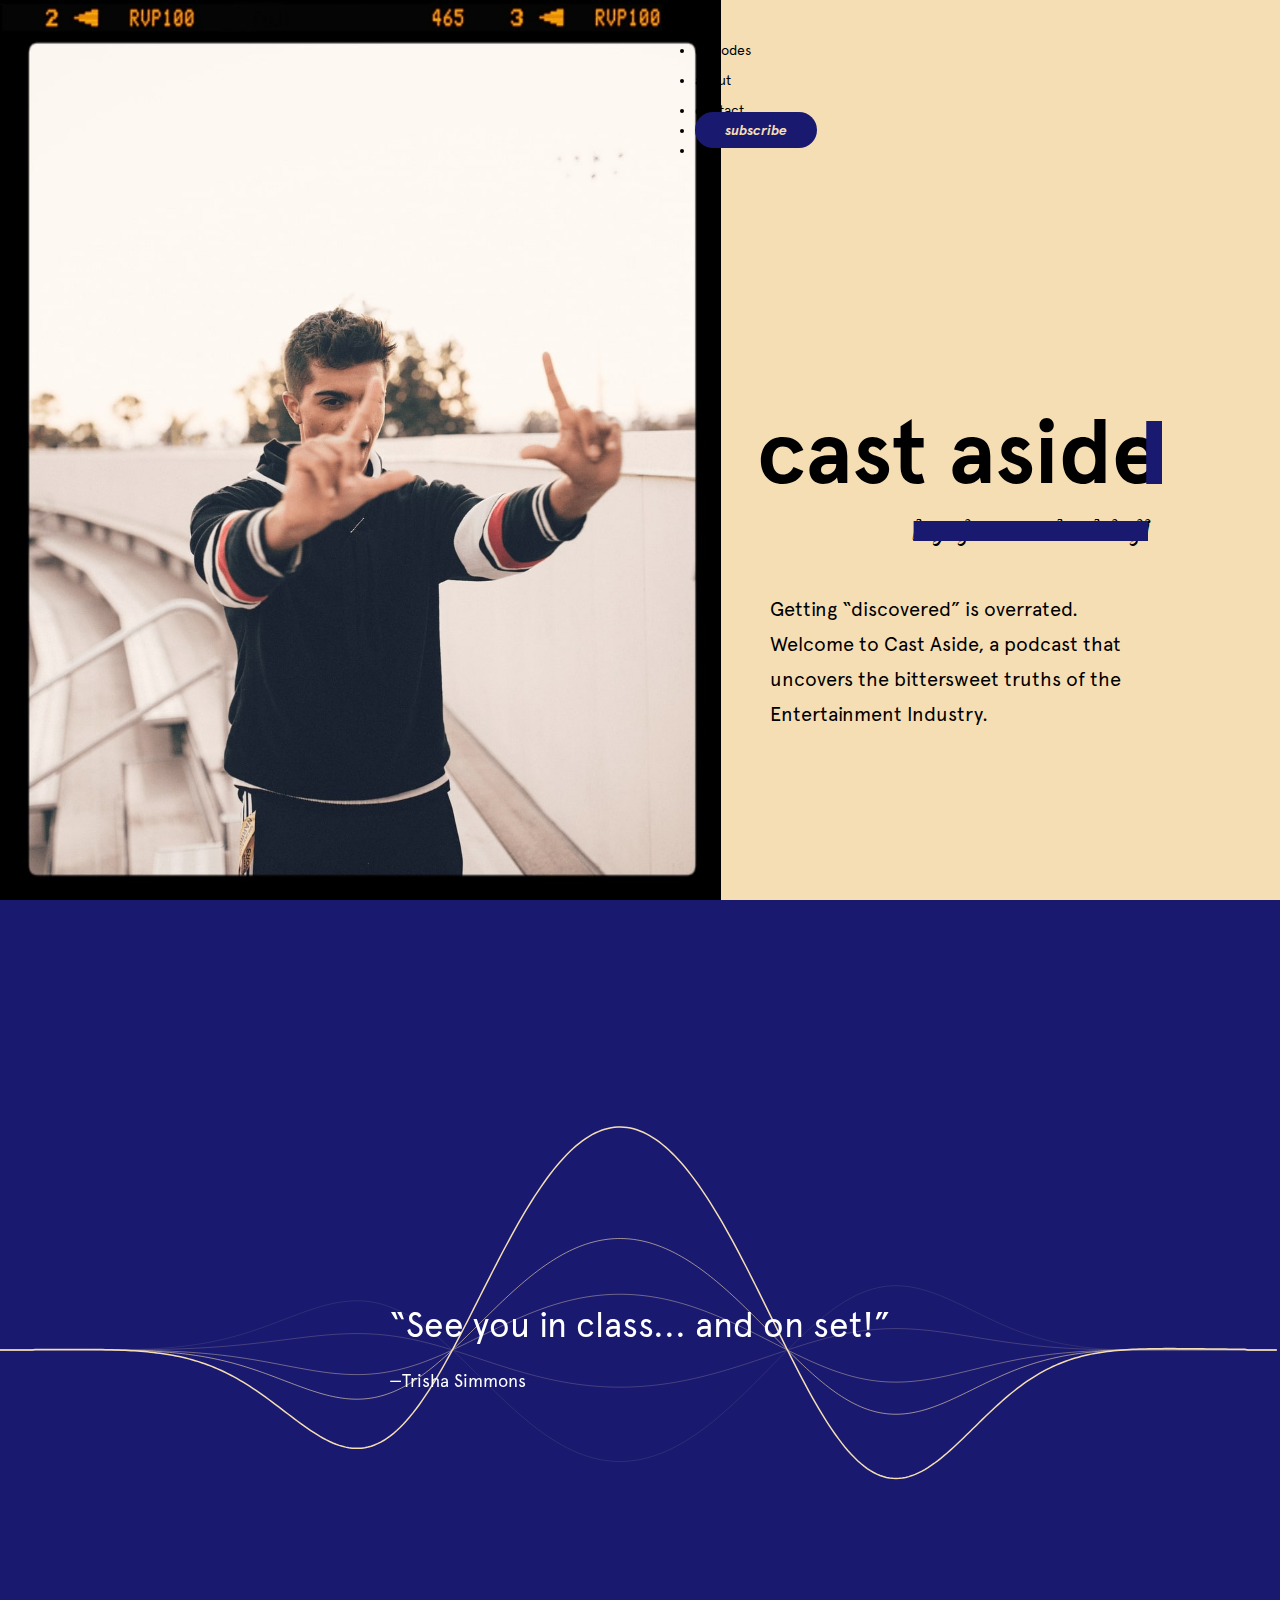
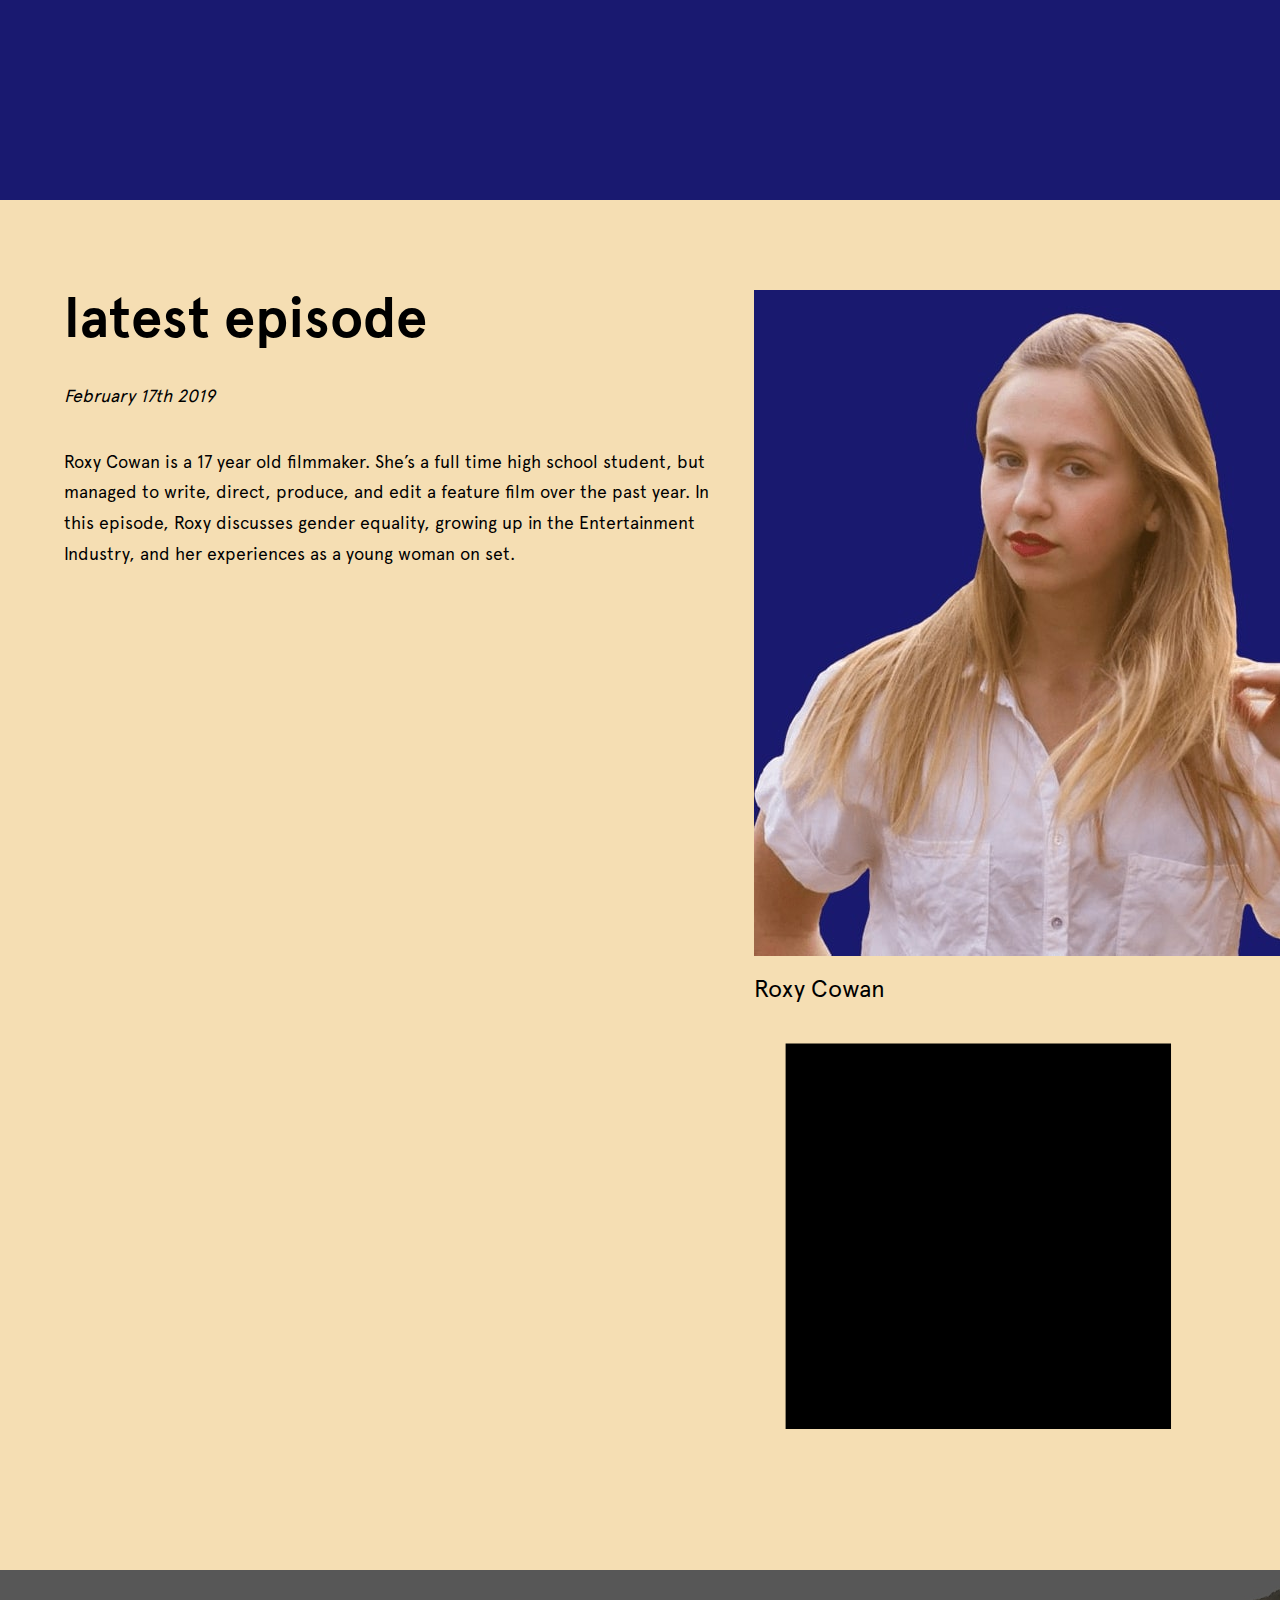
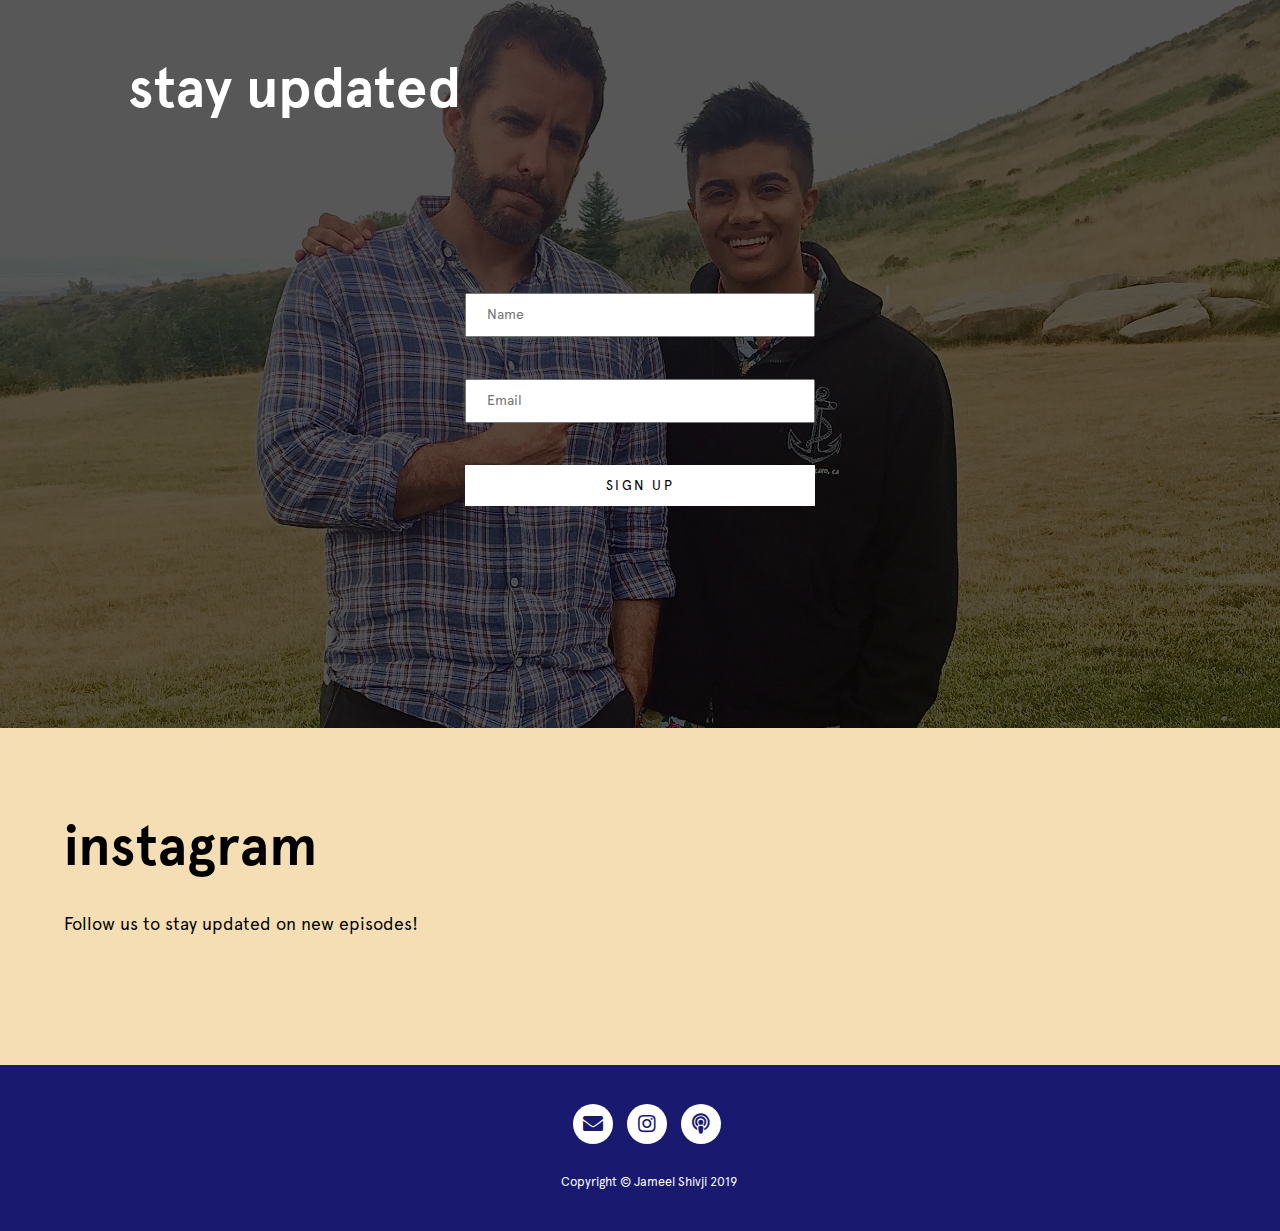
==== commit 653ff833: "bug" ====
--- a/index.html
+++ b/index.html
@@ -105,7 +105,7 @@
                     </div>
                 </div>
                 <div class="col-md-5 mobile-pad">
-                    <a href="episodes/madison.html" class="tilter tilter-home">
+                    <a href="episodes/roxy.html" class="tilter tilter-home">
                         <figure class="tilter__figure">
                             <img class="tilter__image" src="guests/roxy/roxy.jpg" alt="Week 1" />
                             <div class="tilter__deco tilter__deco--shine">
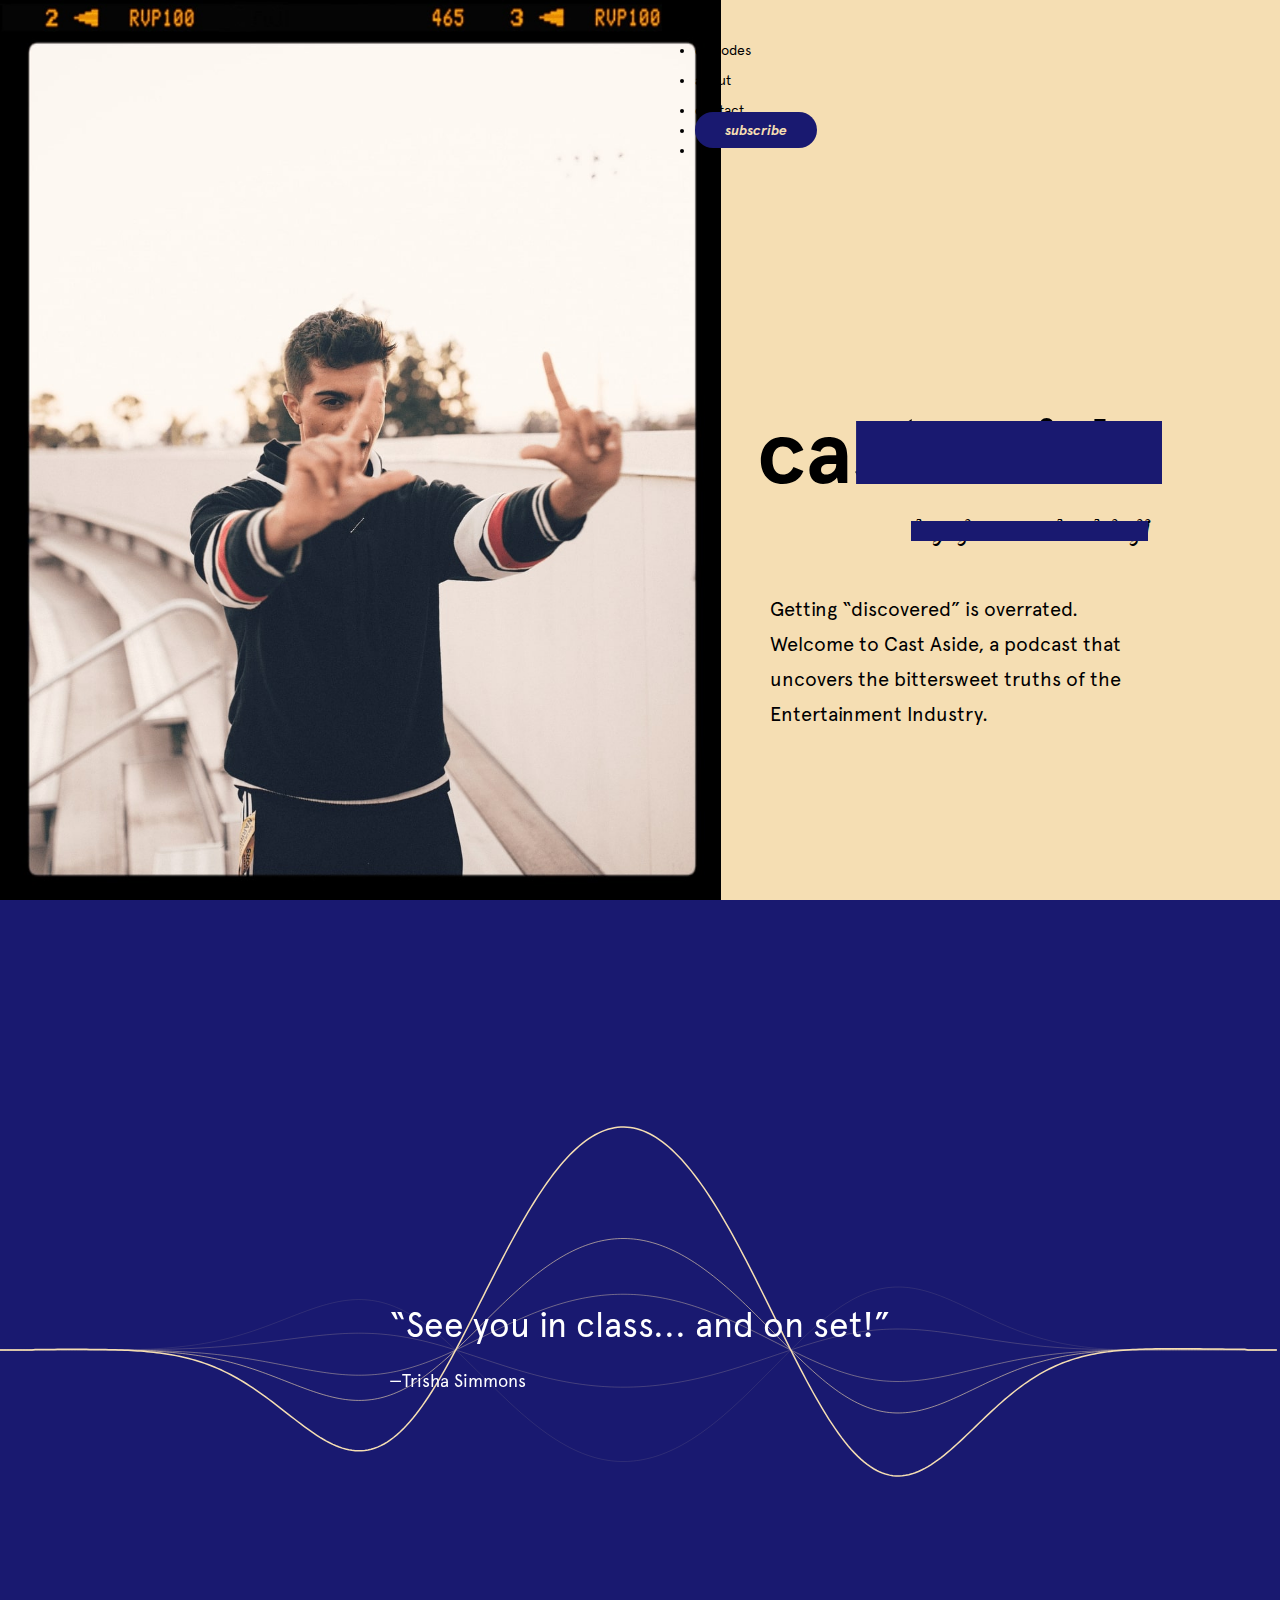
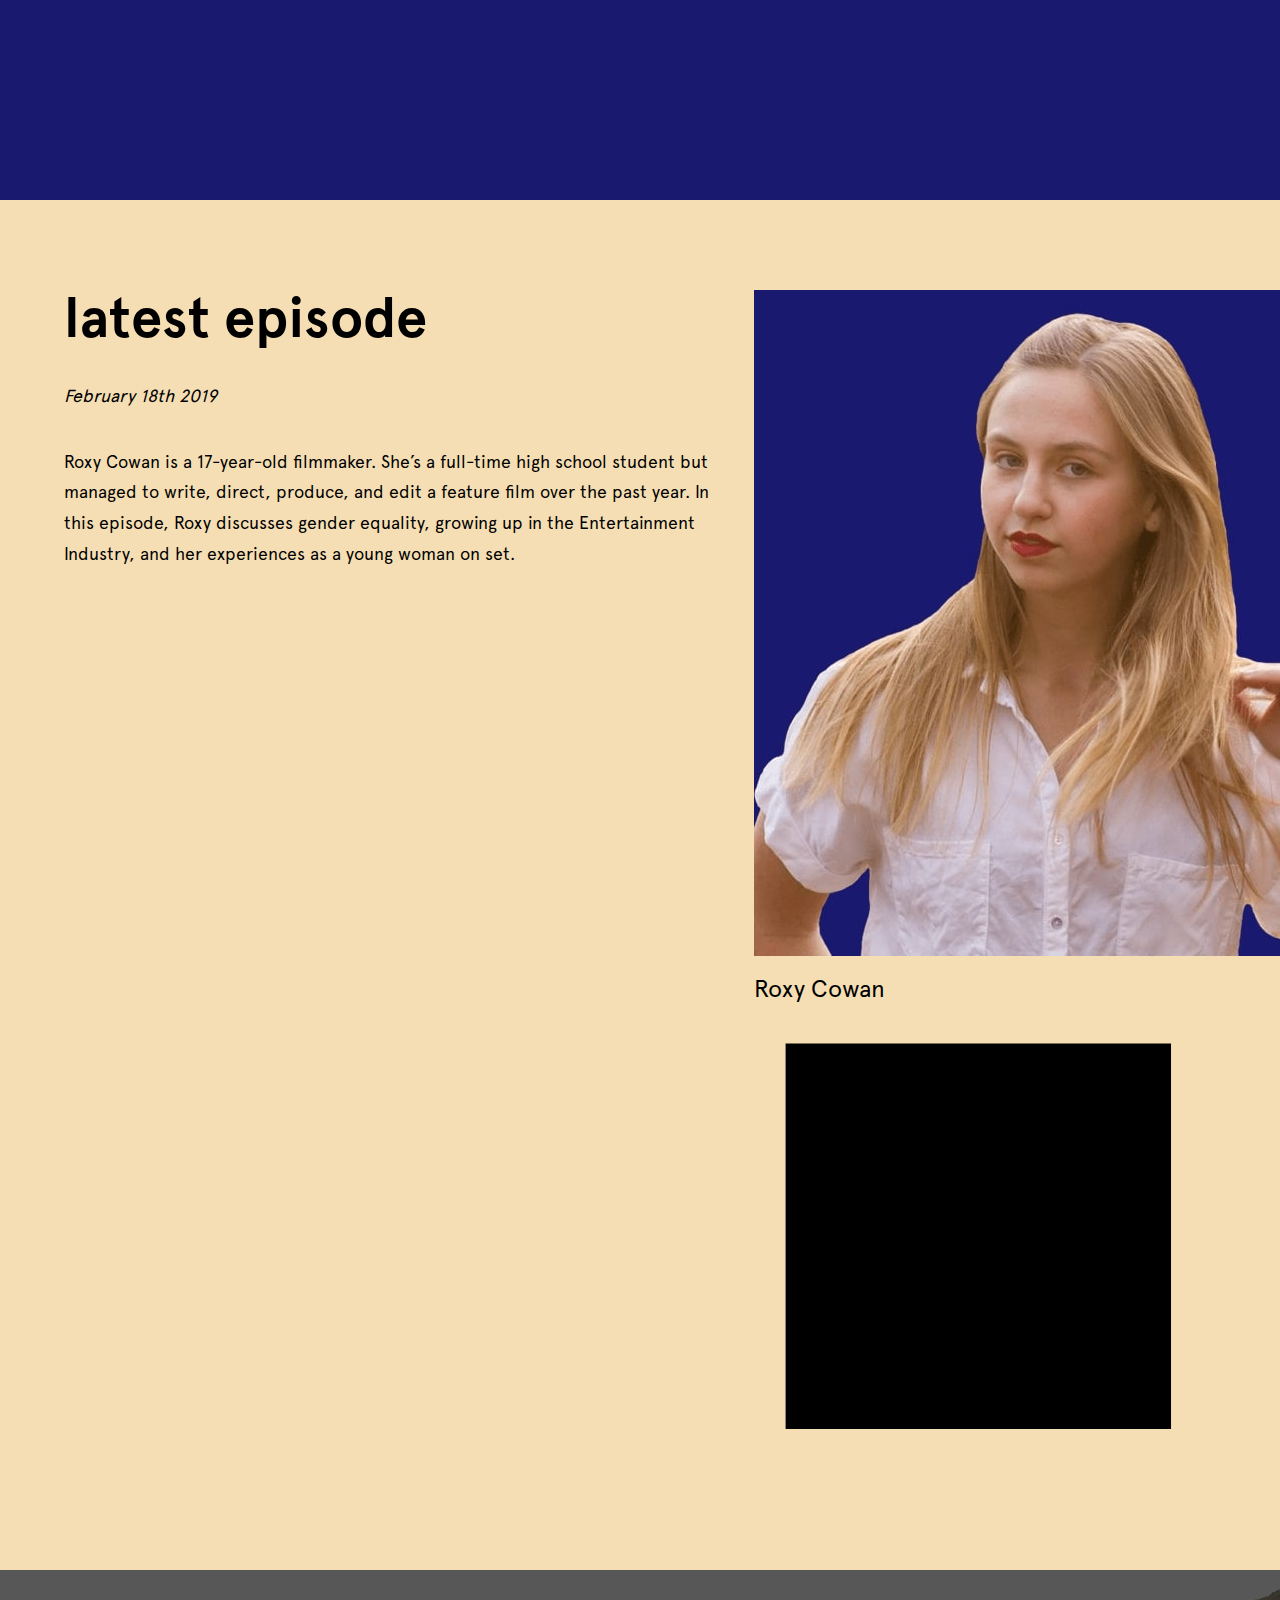
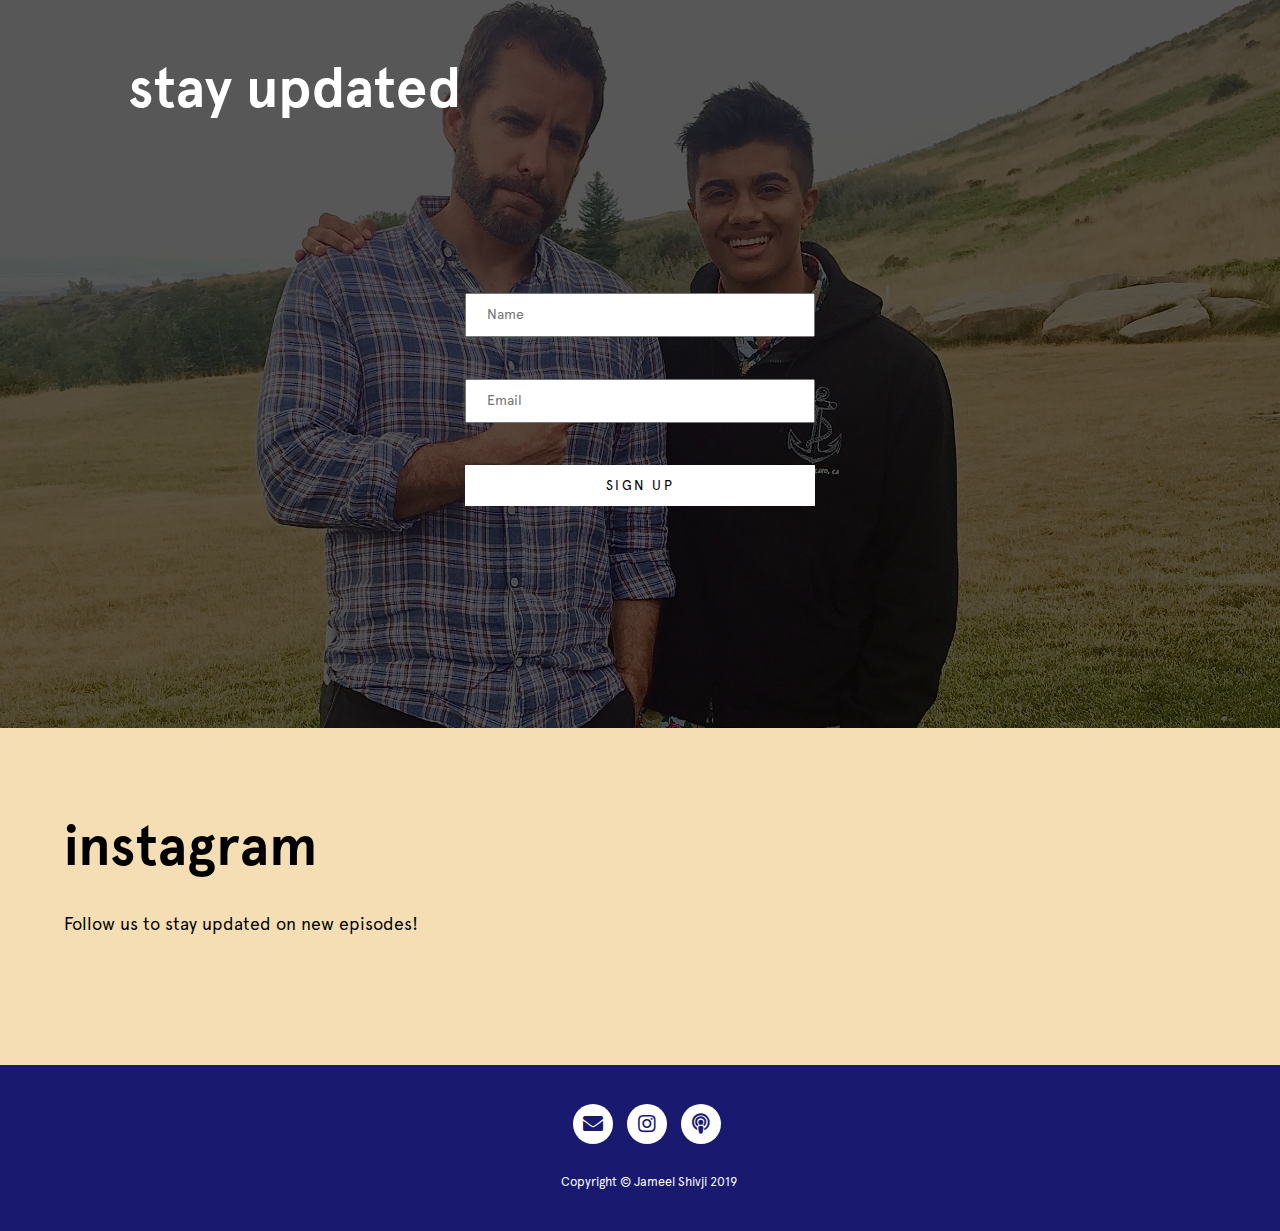
==== commit 9d7bcbec: "grammar lol" ====
--- a/index.html
+++ b/index.html
@@ -91,10 +91,10 @@
                         latest episode
                     </div>
                     <div class="home-body">
-                        <i>February 17th 2019</i>
+                        <i>February 18th 2019</i>
                     </div>
                     <div class="home-body">
-                        Roxy Cowan is a 17 year old filmmaker. She’s a full time high school student, but managed to
+                        Roxy Cowan is a 17-year-old filmmaker. She’s a full-time high school student but managed to
                         write, direct, produce, and edit a feature film over the past year. In this episode, Roxy
                         discusses gender equality, growing up in the Entertainment Industry, and
                         her experiences as a young woman on set.
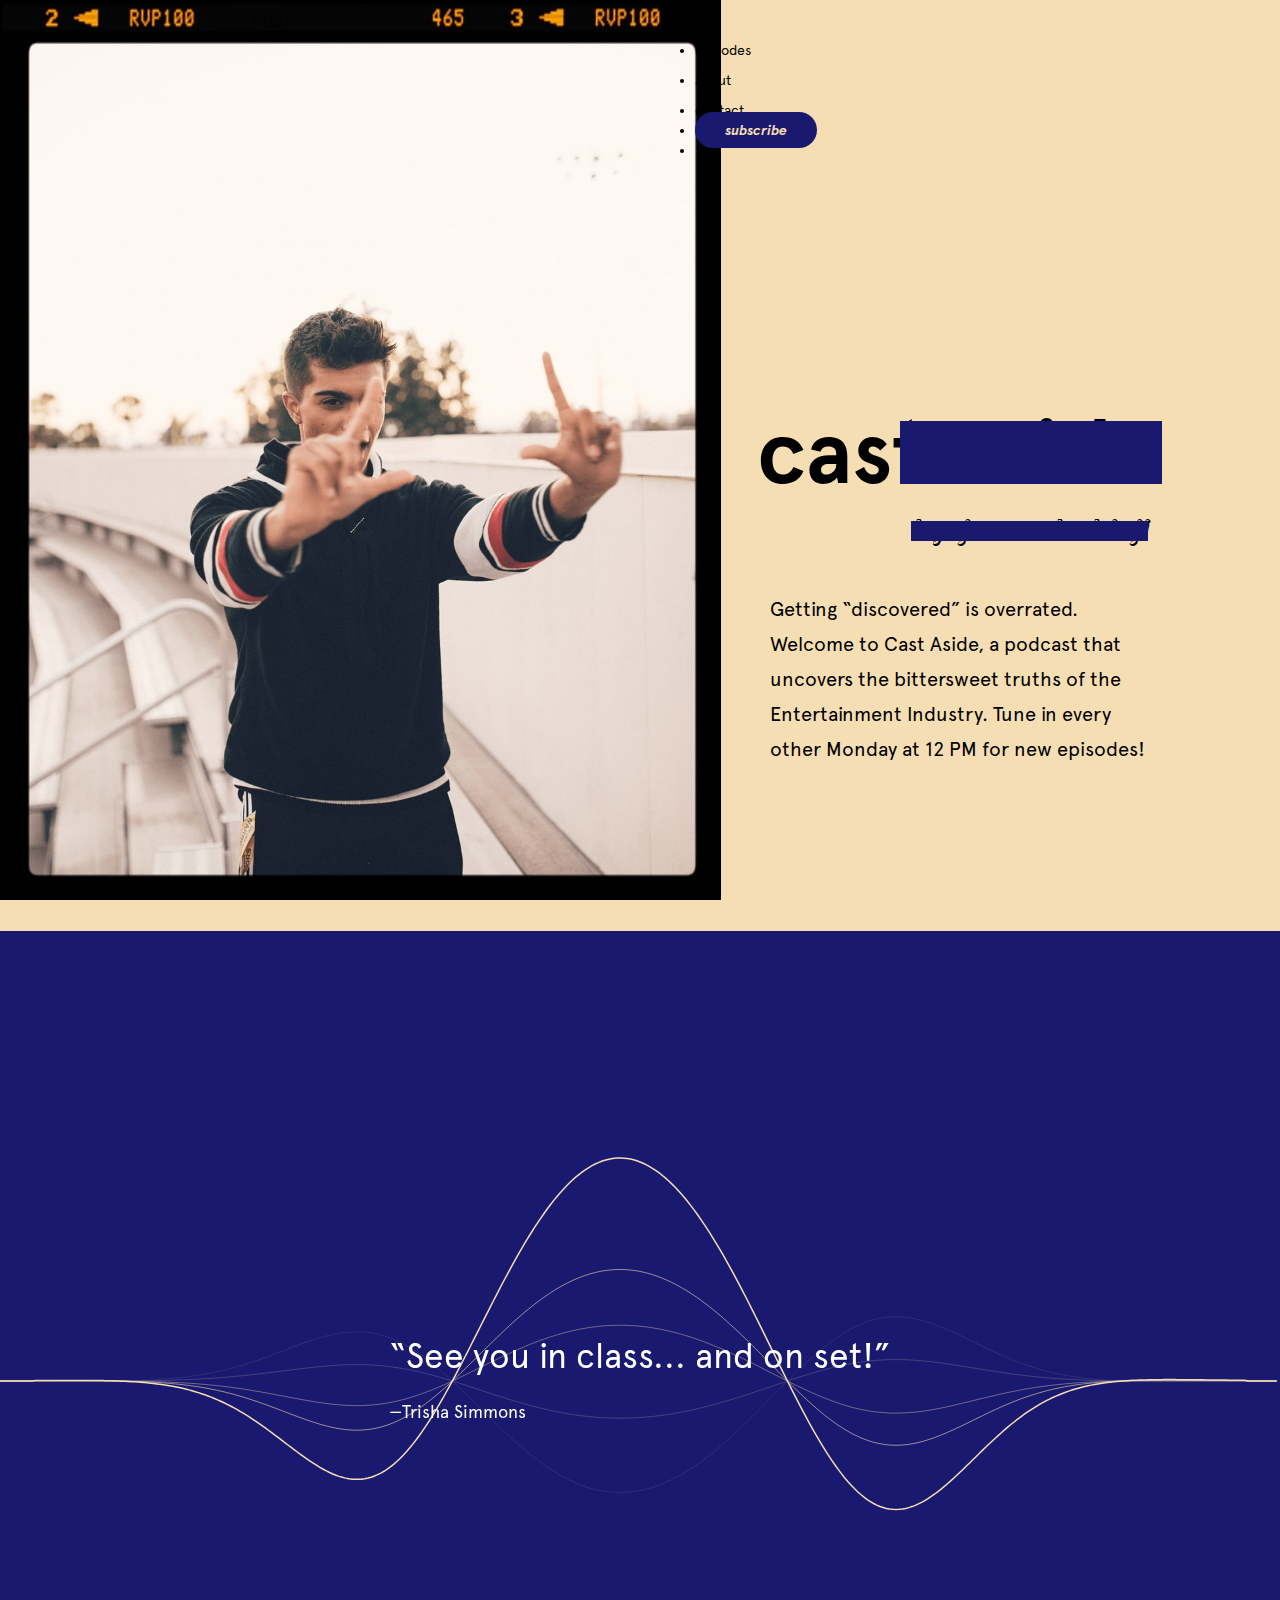
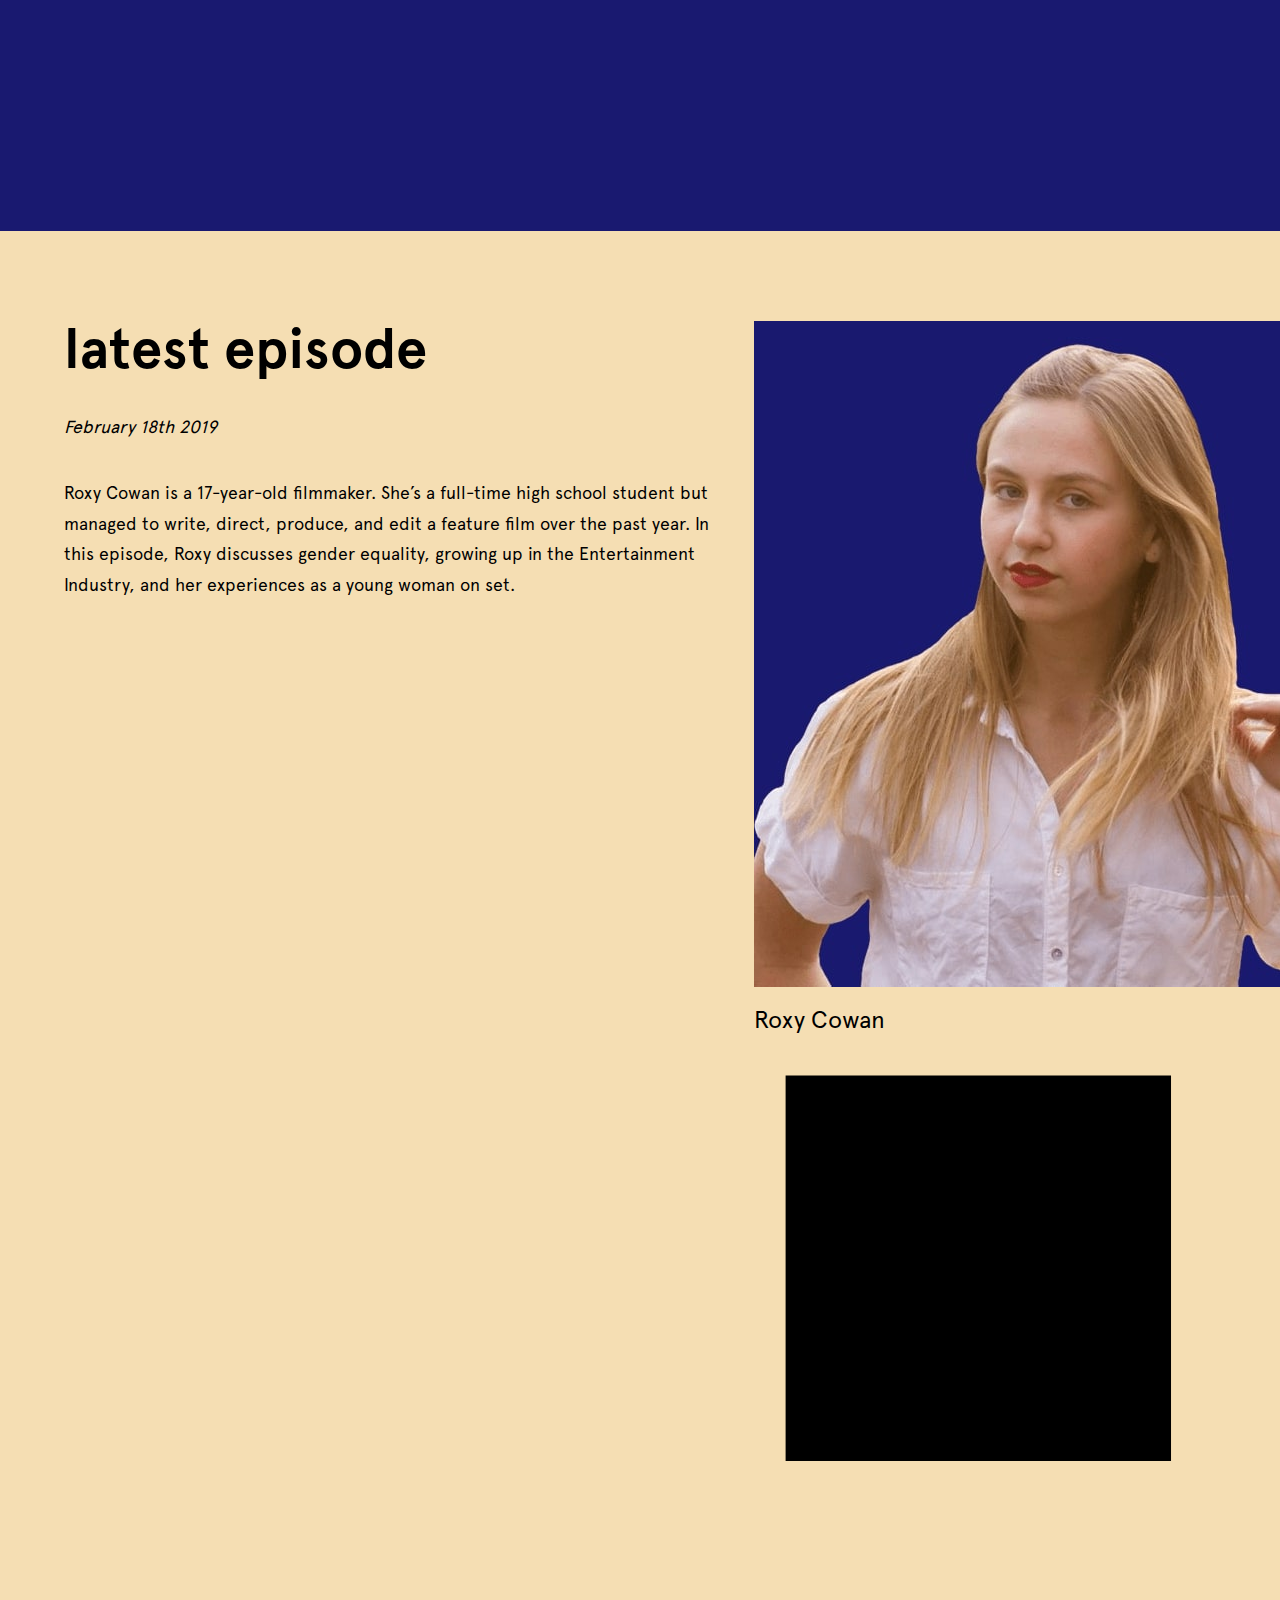
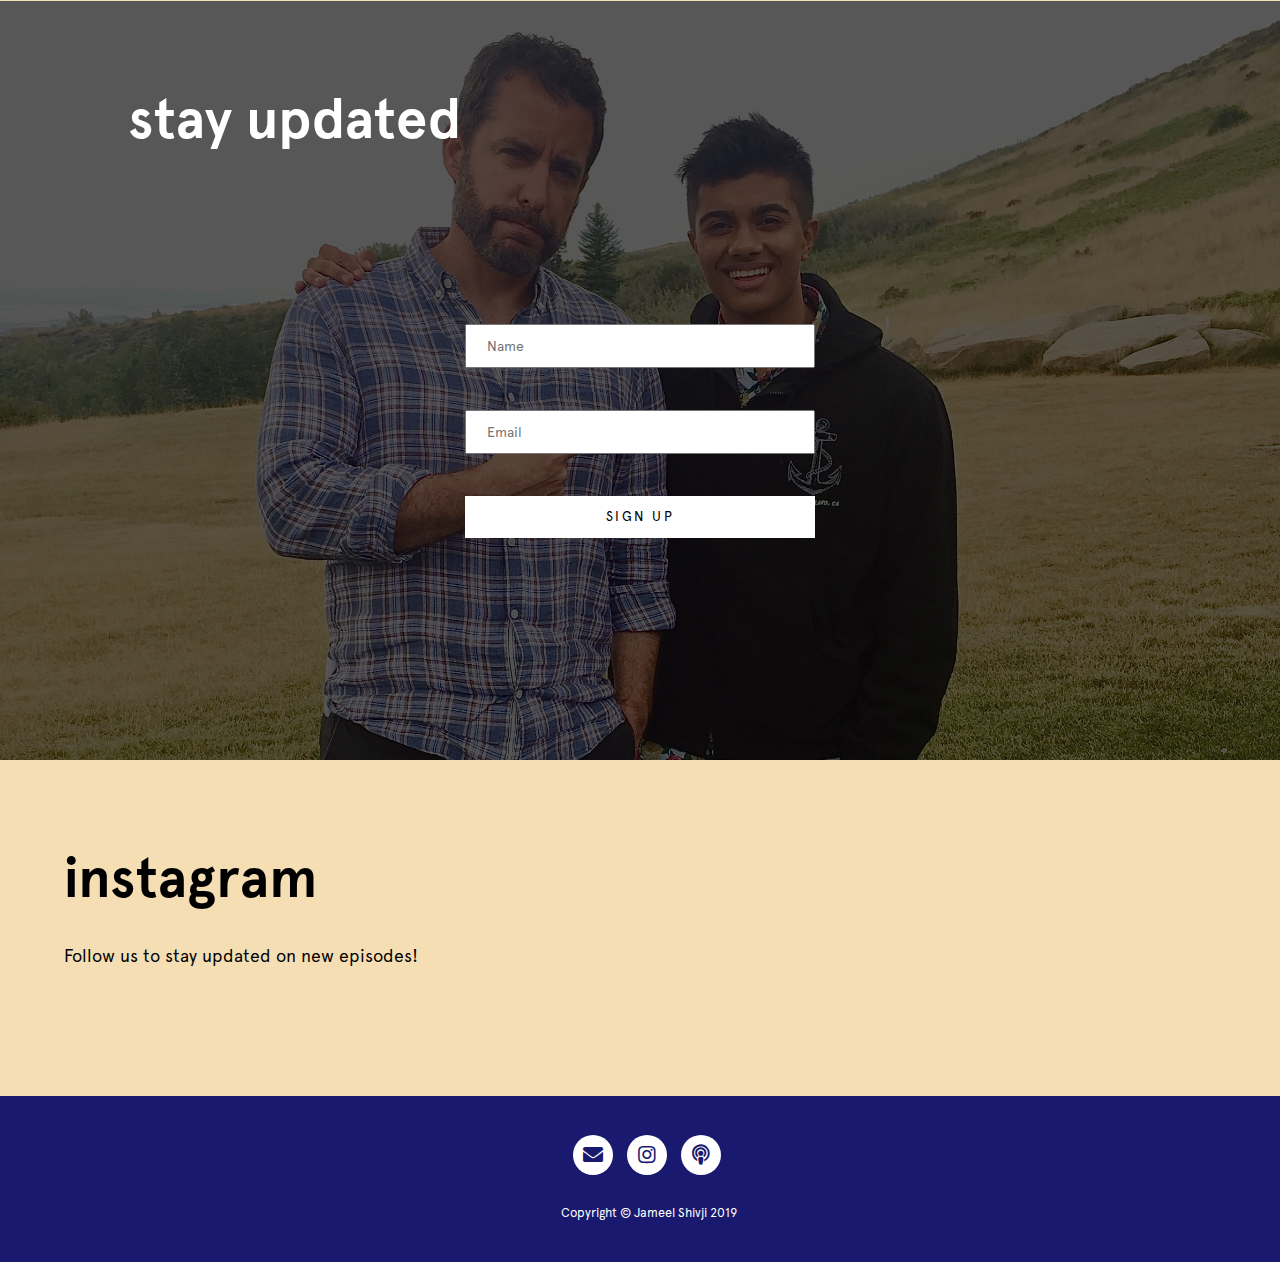
==== commit d31aaaf2: "added appple podcasts" ====
--- a/index.html
+++ b/index.html
@@ -2,6 +2,16 @@
 <html lang="en" class="no-js">
 
 <head>
+    <!-- Global site tag (gtag.js) - Google Analytics -->
+    <script async src="https://www.googletagmanager.com/gtag/js?id=UA-134749632-1"></script>
+    <script>
+        window.dataLayer = window.dataLayer || [];
+        function gtag() { dataLayer.push(arguments); }
+        gtag('js', new Date());
+
+        gtag('config', 'UA-134749632-1');
+    </script>
+
     <meta charset="UTF-8" />
     <meta name="viewport" content="width=device-width, initial-scale=1">
     <title>Cast Aside Podcast</title>
@@ -39,8 +49,8 @@
                                 <li class="nav-btn-g"><a href="episodes.html" href="#">episodes</a></li>
                                 <li class="nav-btn-g"><a href="about.html">about</a></li>
                                 <li class="nav-btn-g"><a href="contact.html">contact</a></li>
-                                <li><a class="subscribe-btn" href="#">subscribe</a></li>
-                                <li><a class="subscribe-btn2" href="#">subscribe</a></li>
+                                <li><a class="subscribe-btn" target="_blank" href="https://open.spotify.com/show/4qXCefkRqFcaiCzapFWKCv?si=ePCMvZz3TBmK5M9D4TouGw">subscribe</a></li>
+                                <li><a class="subscribe-btn2" target="_blank" href="https://open.spotify.com/show/4qXCefkRqFcaiCzapFWKCv?si=ePCMvZz3TBmK5M9D4TouGw">subscribe</a></li>
                             </ul>
                         </div>
                     </nav>
@@ -53,6 +63,12 @@
                         <div class="home-blurb">
                             Getting “discovered” is overrated. Welcome to Cast Aside, a podcast that uncovers the
                             bittersweet truths of the Entertainment Industry.
+                            <!-- <br><br> -->
+                            <span class="only-mobile-lol">Tune in every other Monday at 12 PM for new episodes!</span>
+                        </div>
+                        <div class="podcast-embed-home phone-min">
+                            <iframe class="mini-embed" frameborder='0' height='94px' scrolling='no' seamless
+                                src='https://simplecast.com/e/3fdf6a31?style=medium-light'></iframe>
                         </div>
                     </section>
                 </div>
@@ -178,7 +194,7 @@
                                 </a>
                             </li>
                             <li class="list-inline-item">
-                                <a href="#">
+                                <a target="_blank" href="https://itunes.apple.com/us/podcast/cast-aside-with-jameel-shivji/id1453363909">
                                     <i class="fas fa-podcast"></i>
                                 </a>
                             </li>
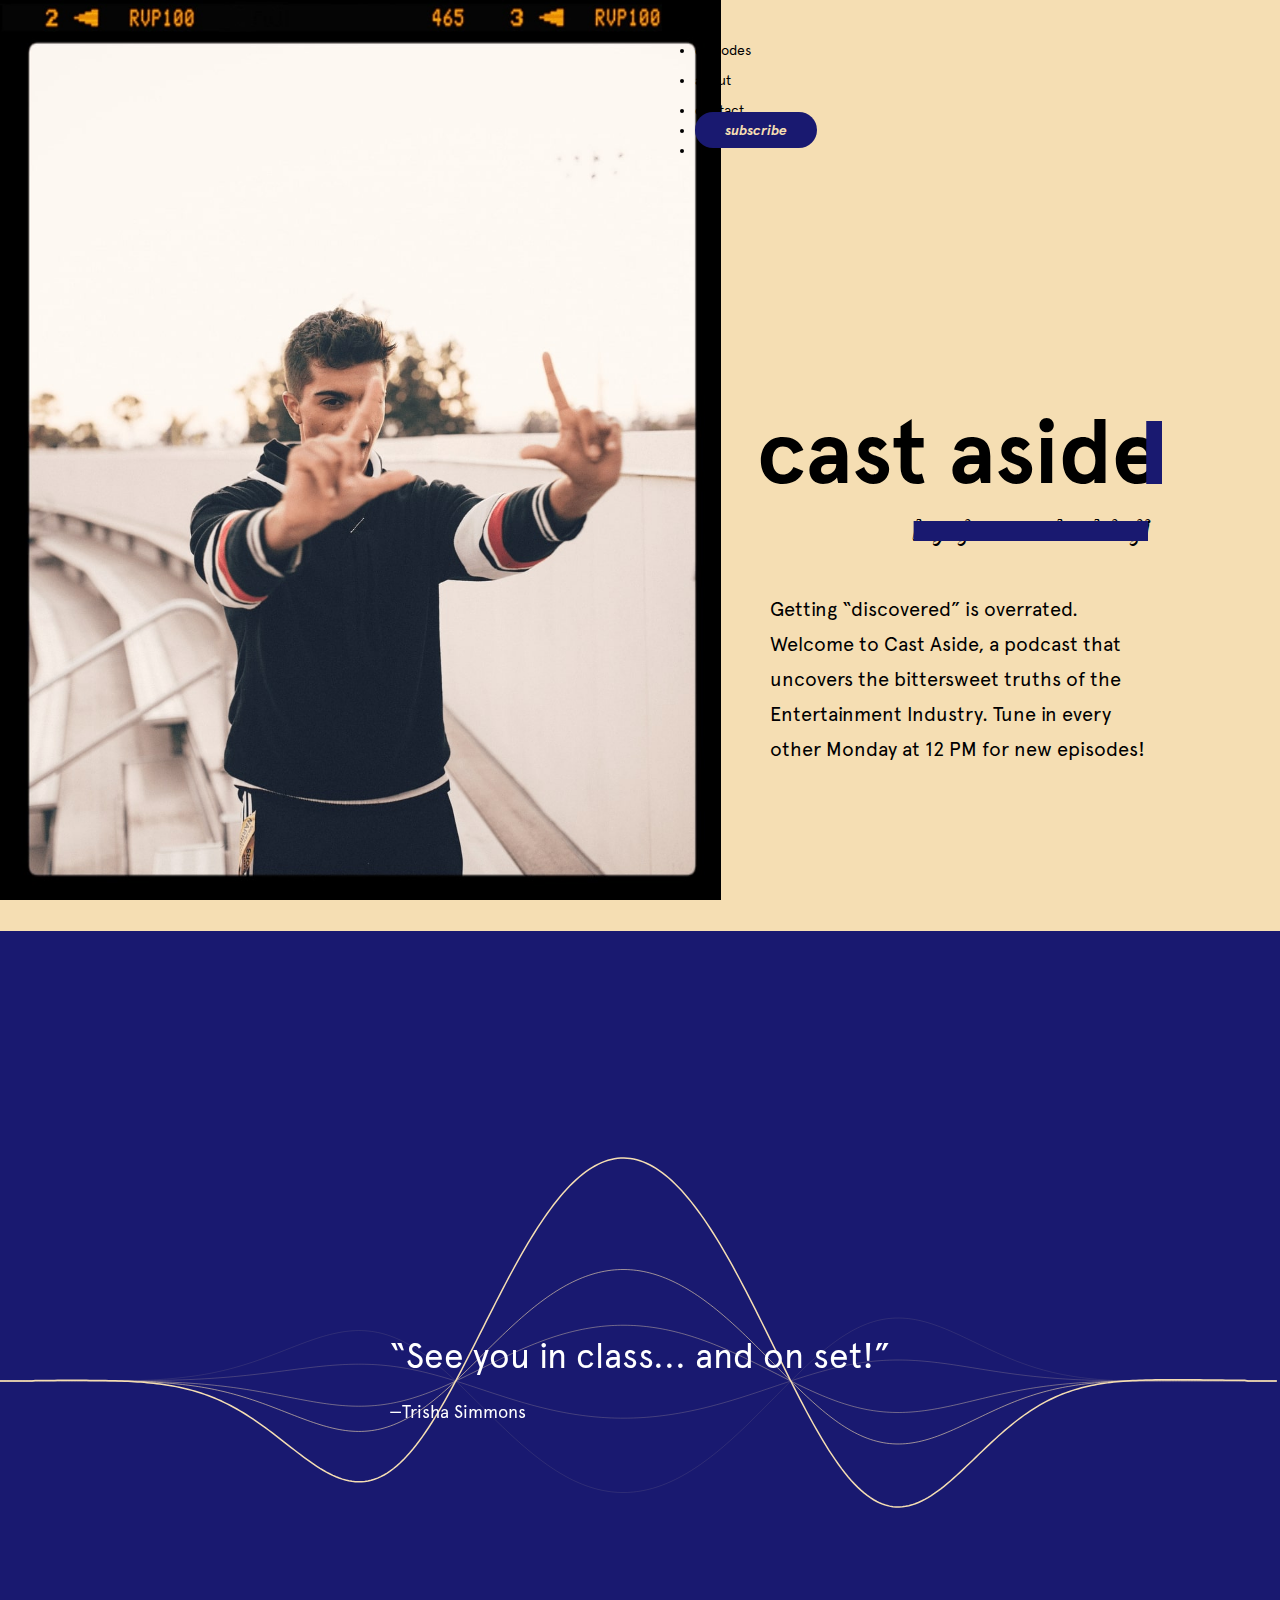
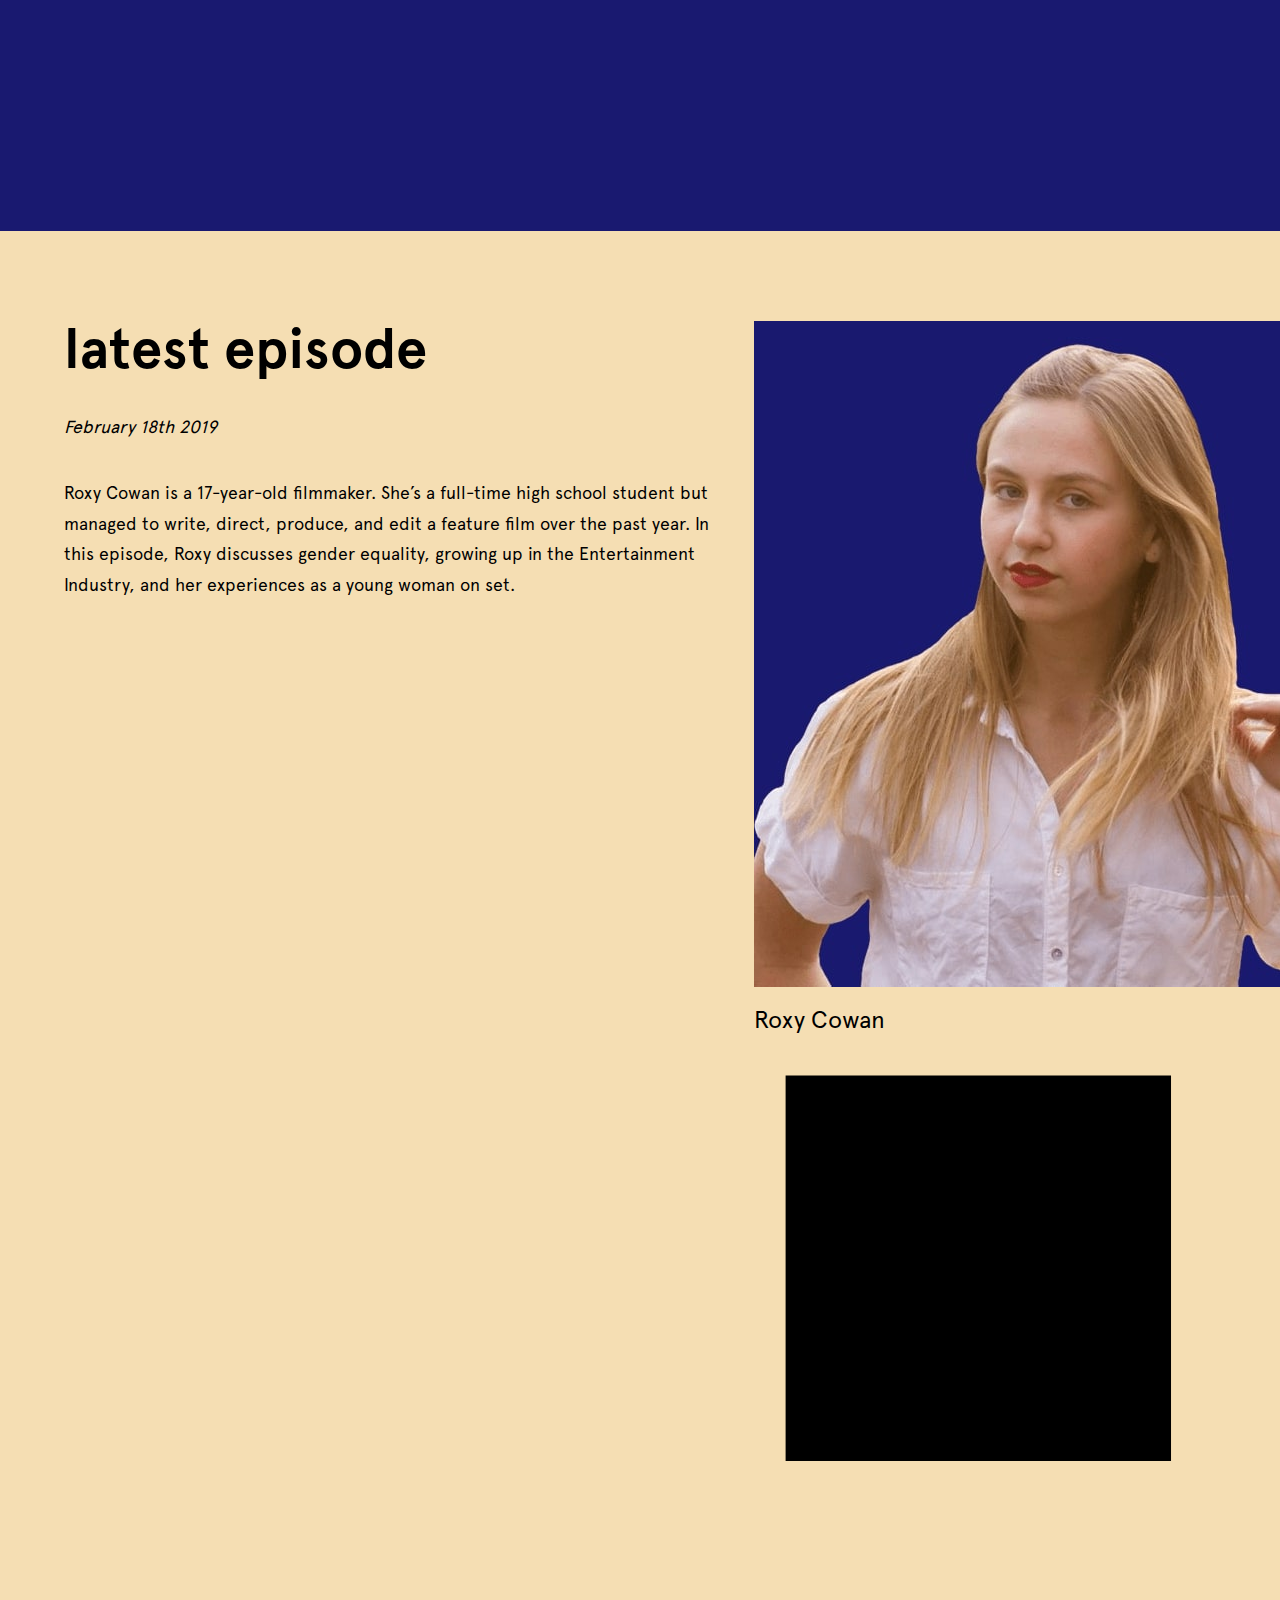
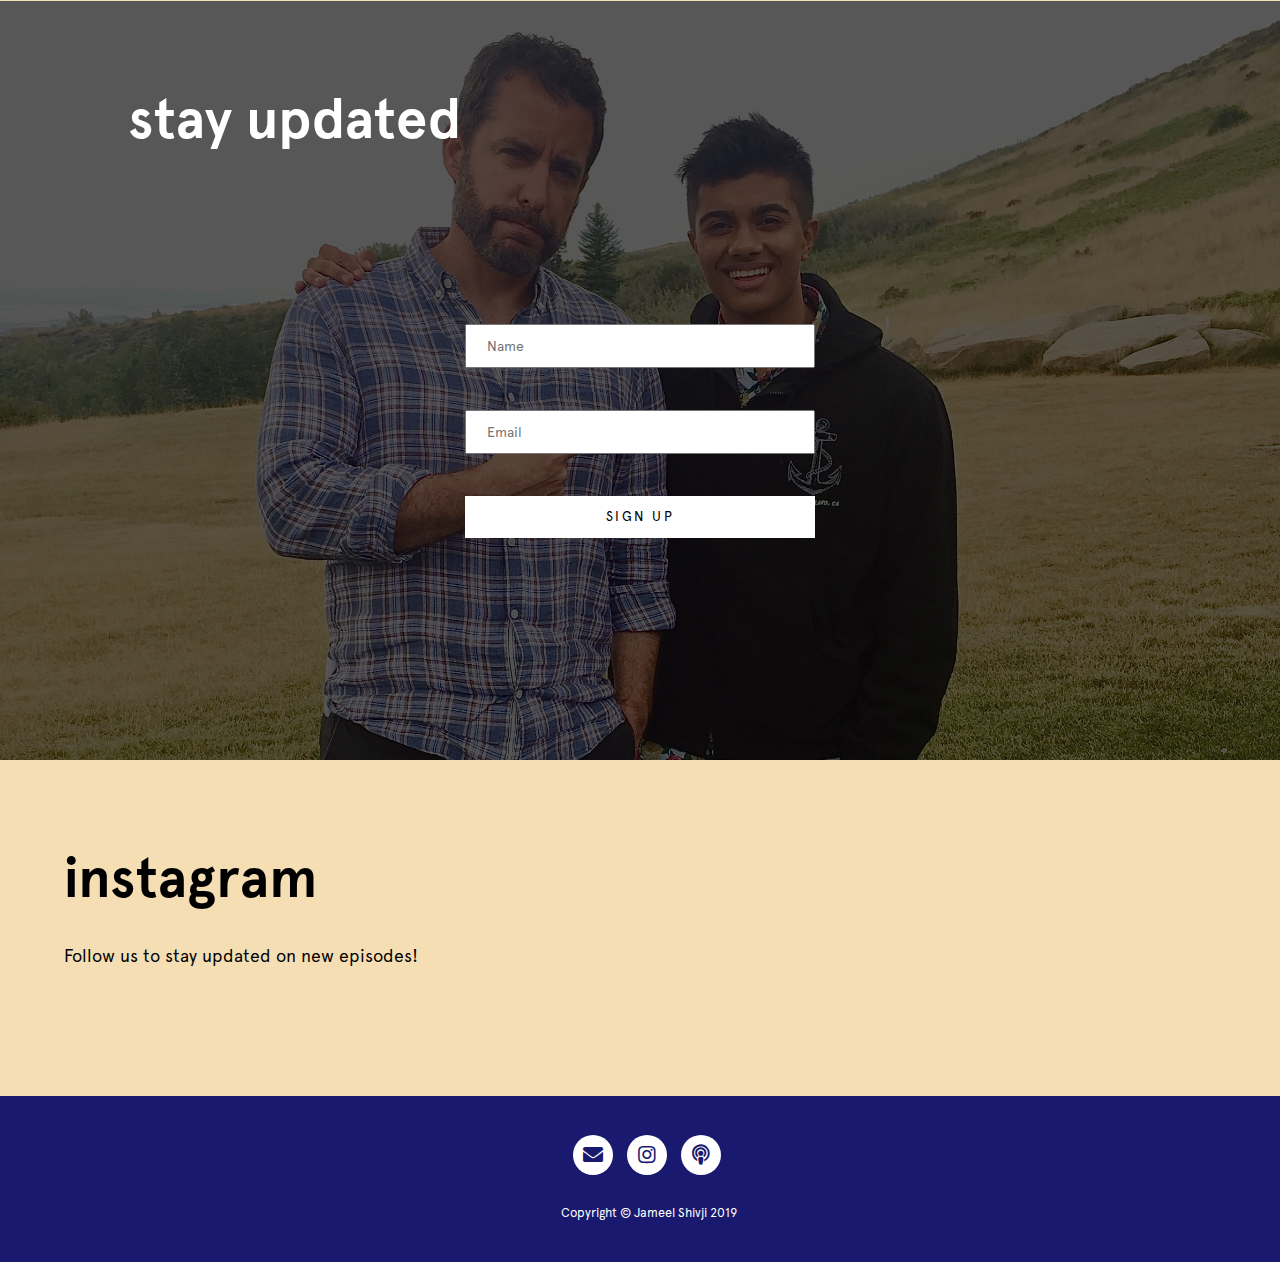
==== commit 4d55599f: "changed instagram" ====
--- a/index.html
+++ b/index.html
@@ -241,7 +241,7 @@
                         'get_raw_json': false,
                         'callback': null,
                         'styling': true,
-                        'items': 3,
+                        'items': 6,
                         'items_per_row': 3,
                         'margin': 2
                     });
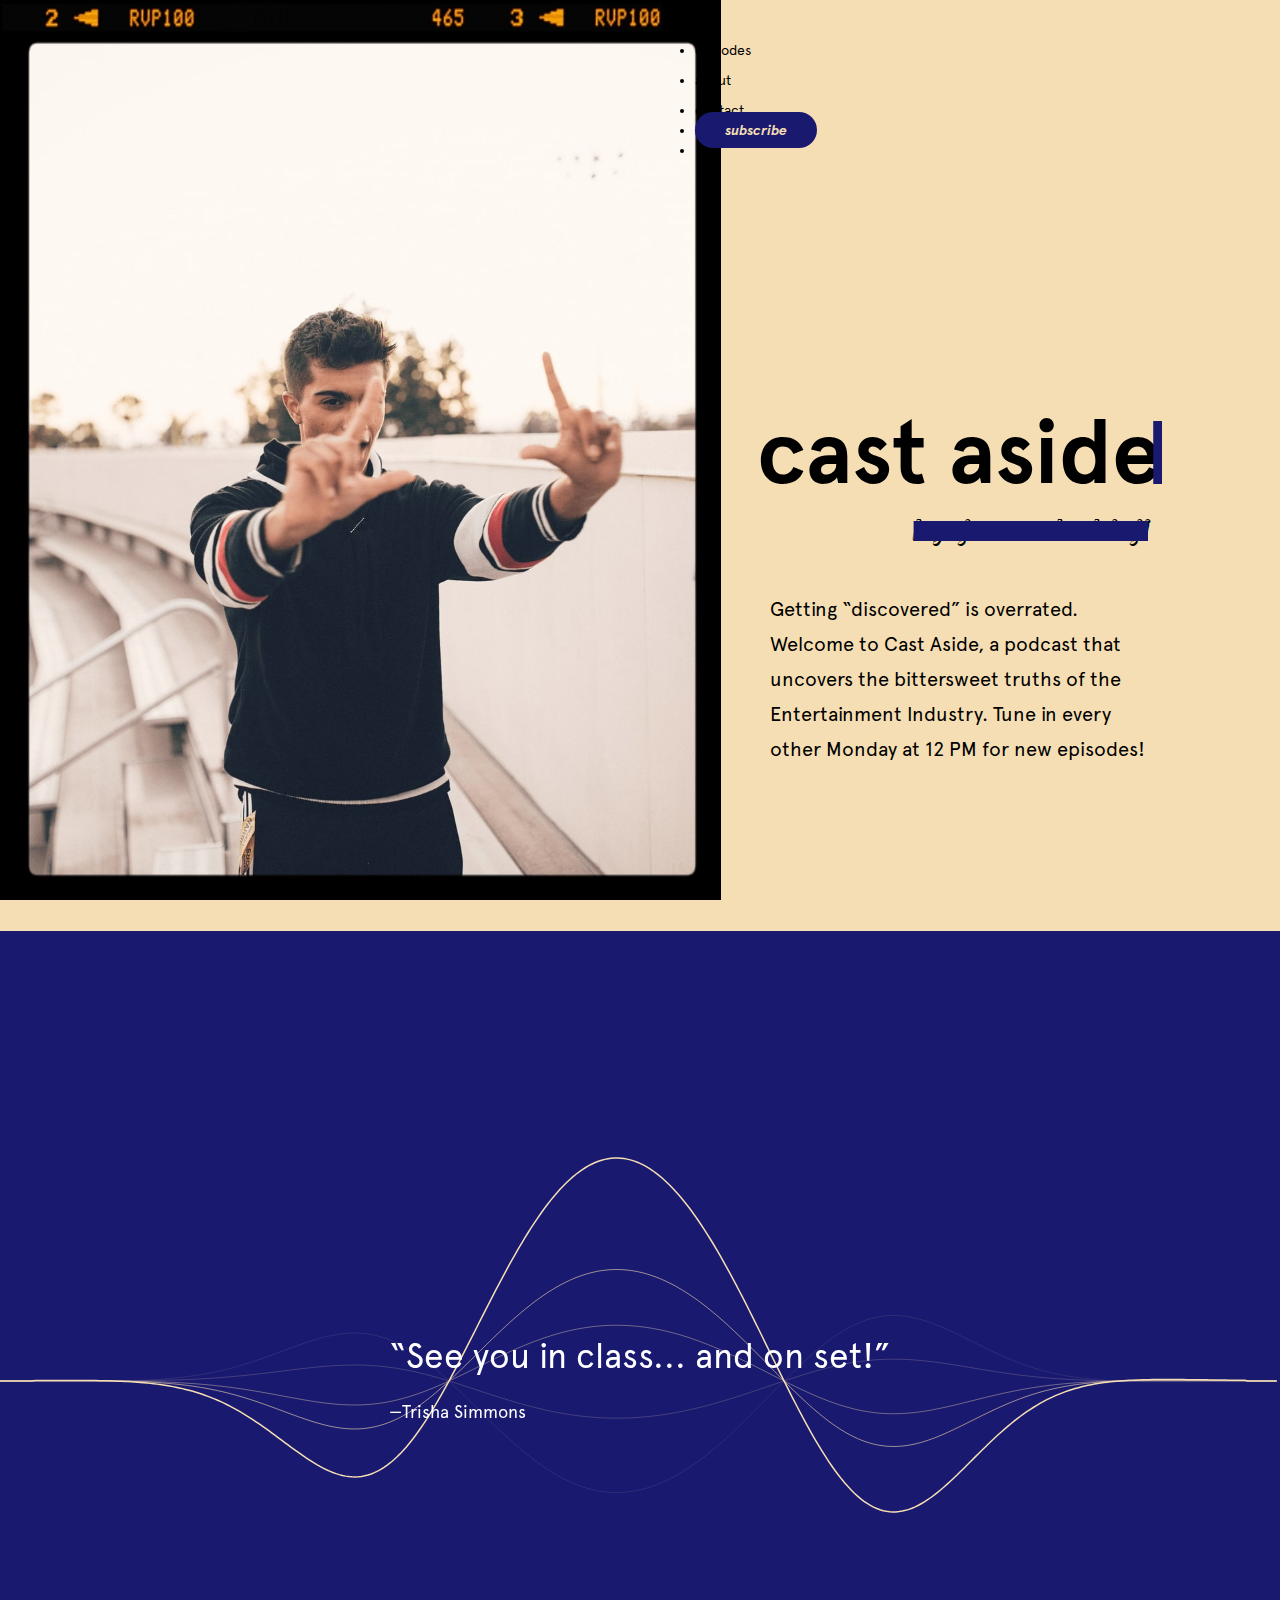
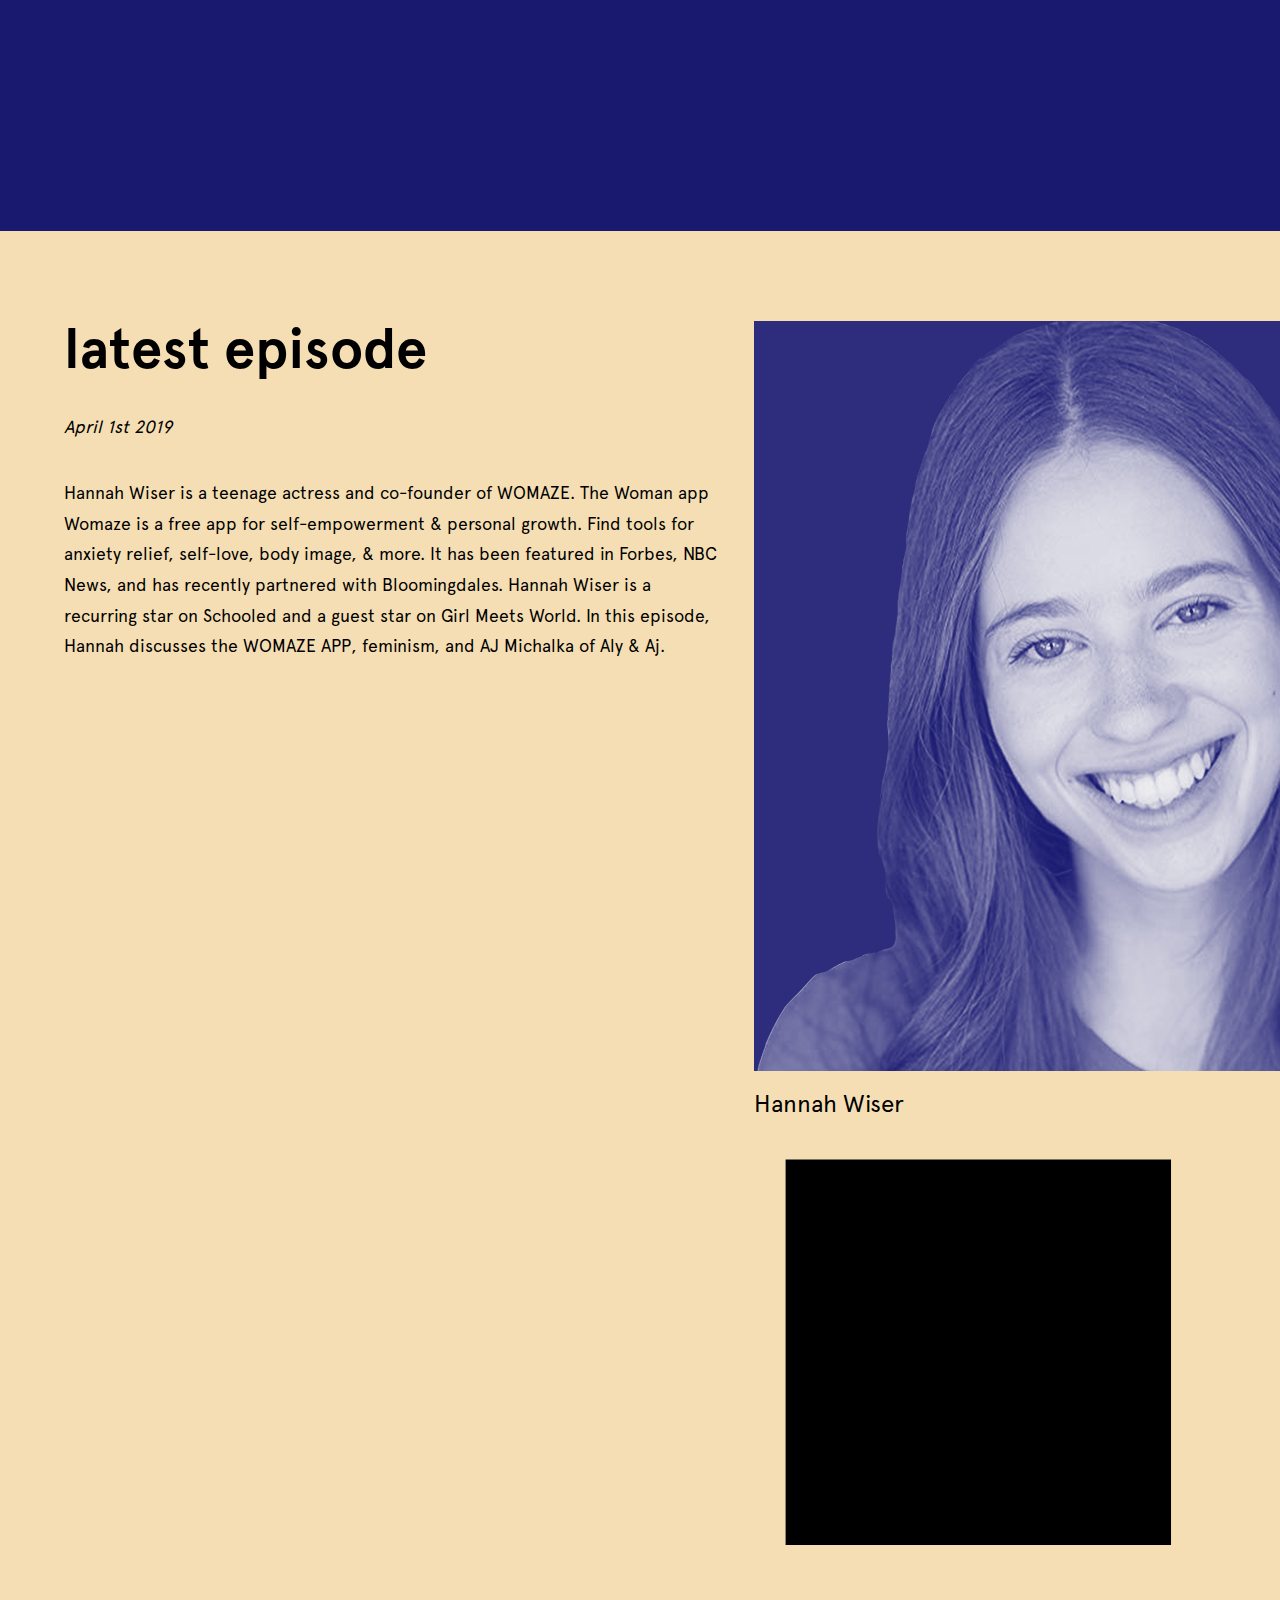
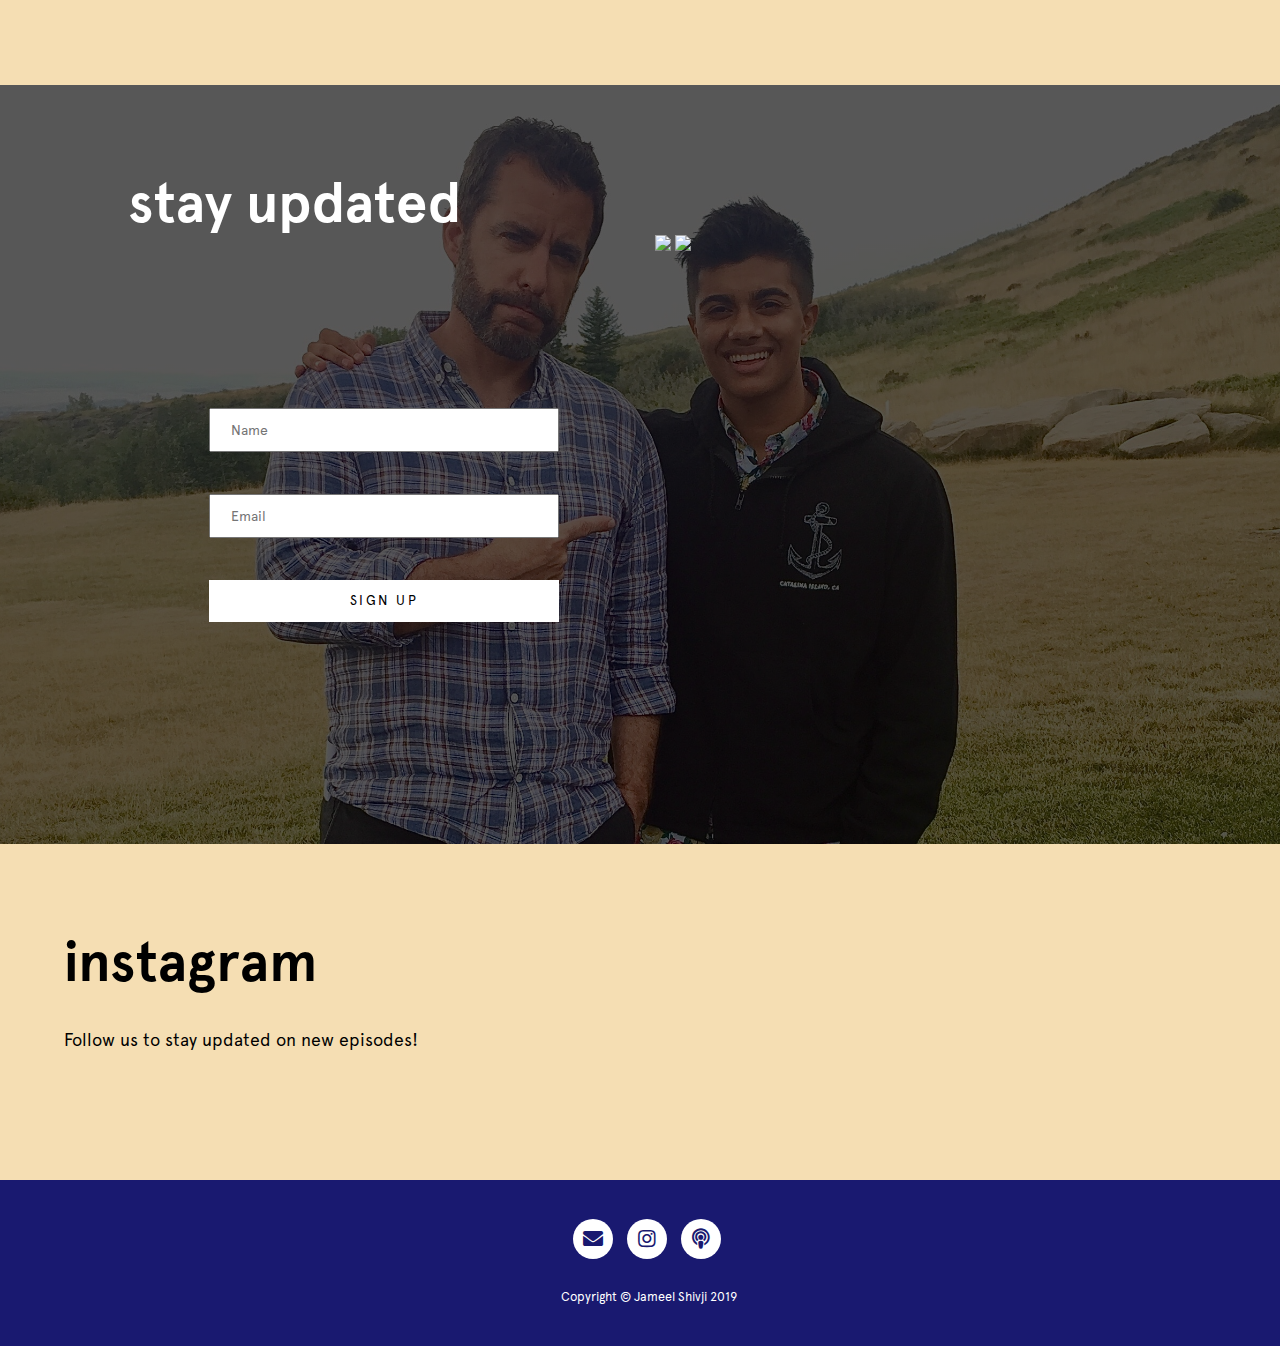
==== commit 4b5009ef: "hannah" ====
--- a/index.html
+++ b/index.html
@@ -49,8 +49,12 @@
                                 <li class="nav-btn-g"><a href="episodes.html" href="#">episodes</a></li>
                                 <li class="nav-btn-g"><a href="about.html">about</a></li>
                                 <li class="nav-btn-g"><a href="contact.html">contact</a></li>
-                                <li><a class="subscribe-btn" target="_blank" href="https://open.spotify.com/show/4qXCefkRqFcaiCzapFWKCv?si=ePCMvZz3TBmK5M9D4TouGw">subscribe</a></li>
-                                <li><a class="subscribe-btn2" target="_blank" href="https://open.spotify.com/show/4qXCefkRqFcaiCzapFWKCv?si=ePCMvZz3TBmK5M9D4TouGw">subscribe</a></li>
+                                <li><a class="subscribe-btn" target="_blank"
+                                        href="https://open.spotify.com/show/4qXCefkRqFcaiCzapFWKCv?si=ePCMvZz3TBmK5M9D4TouGw">subscribe</a>
+                                </li>
+                                <li><a class="subscribe-btn2" target="_blank"
+                                        href="https://open.spotify.com/show/4qXCefkRqFcaiCzapFWKCv?si=ePCMvZz3TBmK5M9D4TouGw">subscribe</a>
+                                </li>
                             </ul>
                         </div>
                     </nav>
@@ -63,7 +67,6 @@
                         <div class="home-blurb">
                             Getting “discovered” is overrated. Welcome to Cast Aside, a podcast that uncovers the
                             bittersweet truths of the Entertainment Industry.
-                            <!-- <br><br> -->
                             <span class="only-mobile-lol">Tune in every other Monday at 12 PM for new episodes!</span>
                         </div>
                         <div class="podcast-embed-home phone-min">
@@ -82,53 +85,35 @@
                 </div>
             </div>
             <div class="row home-section">
-                <!-- <div class="col-md-7">
-                <div class="home-title">
-                    latest episode
-                </div>
-                <div class="home-body">
-                    <i>January 21st 2019</i>
-                </div>
-                <div class="home-body">
-                    Madison De La Garza is a screenwriter and actress who has been working in the industry
-                    since age 7. She is best known for her role as "Juanita Solis" on Desperate Housewives.
-                    Most recently, Madison wrote and starred in a short film called Subject 16.
-                </div>
-                <div class="home-body">
-                    In this episode, Madison discusses her experiences entering the industry as a seven year
-                    old, her views on social media, and her take on Netflix’s 13 Reasons Why.
-                </div>
-                <div class="home-body">
-                    Follow Madison <a class="home-lk" target="_blank" href="https://www.instagram.com/maddelagarza/?hl=en"><b>@maddelagarza</b></a>
-                </div>
-            </div> -->
                 <div class="col-md-7">
                     <div class="home-title">
                         latest episode
                     </div>
                     <div class="home-body">
-                        <i>February 18th 2019</i>
+                        <i>April 1st 2019</i>
                     </div>
                     <div class="home-body">
-                        Roxy Cowan is a 17-year-old filmmaker. She’s a full-time high school student but managed to
-                        write, direct, produce, and edit a feature film over the past year. In this episode, Roxy
-                        discusses gender equality, growing up in the Entertainment Industry, and
-                        her experiences as a young woman on set.
+                        Hannah Wiser is a teenage actress and co-founder of WOMAZE. The Woman app Womaze is a free app
+                        for self-empowerment & personal growth. Find tools for anxiety relief, self-love, body image, &
+                        more. It has been featured in Forbes, NBC News, and has recently partnered with Bloomingdales.
+                        Hannah Wiser is a recurring star on Schooled and a guest star on Girl Meets World.
+
+                        In this episode, Hannah discusses the WOMAZE APP, feminism, and AJ Michalka of Aly & Aj.
                     </div>
                     <div class="podcast-embed-home">
                         <iframe frameborder='0' height='200px' scrolling='no' seamless
-                            src='https://embed.simplecast.com/f7dd51e3?color=f5f5f5' width='100%'></iframe>
+                            src='https://embed.simplecast.com/a211c824?color=f5f5f5' width='100%'></iframe>
                     </div>
                 </div>
                 <div class="col-md-5 mobile-pad">
-                    <a href="episodes/roxy.html" class="tilter tilter-home">
+                    <a href="episodes/hannah.html" class="tilter tilter-home">
                         <figure class="tilter__figure">
-                            <img class="tilter__image" src="guests/roxy/roxy.jpg" alt="Week 1" />
+                            <img class="tilter__image" src="guests/hannah/hannah.jpg" alt="Week 1" />
                             <div class="tilter__deco tilter__deco--shine">
                                 <div></div>
                             </div>
                             <figcaption class="tilter__caption">
-                                <h3 class="tilter__title">Roxy Cowan</h3>
+                                <h3 class="tilter__title">Hannah Wiser</h3>
                                 <p class="tilter__description date"></p>
                             </figcaption>
                             <svg class="tilter__deco tilter__deco--lines" viewBox="0 0 300 300">
@@ -143,27 +128,39 @@
                     <div class="home-title light-c">
                         stay updated
                     </div>
-                    <form class="gform pure-form pure-form-stacked" method="POST" data-email="example@email.net"
-                        action="https://script.google.com/macros/s/AKfycby2LhHLWTtXGMCQ13NVmBAEWLVIX6M-S5tQO6BH0j6dnFgA7jVP/exec">
-                        <div class="content-input">
-                            <div class="field">
-                                <input class="list-input" type="text" id="name" name="name" placeholder="Name"
-                                    aria-label="enter n..." aria-describedby="basic-addon">
+                    <div class="col-md-6">
+                        <form class="gform pure-form pure-form-stacked" method="POST" data-email="example@email.net"
+                            action="https://script.google.com/macros/s/AKfycby2LhHLWTtXGMCQ13NVmBAEWLVIX6M-S5tQO6BH0j6dnFgA7jVP/exec">
+                            <div class="content-input">
+                                <div class="field">
+                                    <input class="list-input" type="text" id="name" name="name" placeholder="Name"
+                                        aria-label="enter n..." aria-describedby="basic-addon">
+                                </div>
+                                <div class="field">
+                                    <input class="list-input" type="email" id="email" name="email" placeholder="Email"
+                                        aria-label="enter email..." aria-describedby="basic-addon">
+                                </div>
+                                <div class="field">
+                                    <button id="submit-form" class="btn btn-secondary btn-home" type="submit">SIGN
+                                        UP</button>
+                                </div>
+                                <div style="display:none" class="thankyou_message">
+                                    <div><em>Thanks</em>! Stay tuned for updates.
+                                    </div>
+                                </div>
                             </div>
-                            <div class="field">
-                                <input class="list-input" type="email" id="email" name="email" placeholder="Email"
-                                    aria-label="enter email..." aria-describedby="basic-addon">
-                            </div>
-                            <div class="field">
-                                <button id="submit-form" class="btn btn-secondary btn-home" type="submit">SIGN
-                                    UP</button>
-                            </div>
-                            <div style="display:none" class="thankyou_message">
-                                <div><em>Thanks</em>! Stay tuned for updates.
-                                </div>
-                            </div>
-                        </div>
-                    </form>
+                        </form>
+                    </div>
+                    <div class="col-md-6">
+                        <div class="podcast-lookup">
+                            <a class="listen-on" target="_blank"
+                                href="https://itunes.apple.com/us/podcast/cast-aside-with-jameel-shivji/id1453363909"><img
+                                    src="assets/apple.png"></a>
+                            <a class="listen-on" target="_blank"
+                                href="https://open.spotify.com/show/4qXCefkRqFcaiCzapFWKCv?si=ePCMvZz3TBmK5M9D4TouGw"><img
+                                    src="assets/spotify.png"></a>
+                        </div>
+                    </div>
                 </div>
             </div>
             <div class="row home-section">
@@ -194,7 +191,8 @@
                                 </a>
                             </li>
                             <li class="list-inline-item">
-                                <a target="_blank" href="https://itunes.apple.com/us/podcast/cast-aside-with-jameel-shivji/id1453363909">
+                                <a target="_blank"
+                                    href="https://itunes.apple.com/us/podcast/cast-aside-with-jameel-shivji/id1453363909">
                                     <i class="fas fa-podcast"></i>
                                 </a>
                             </li>
